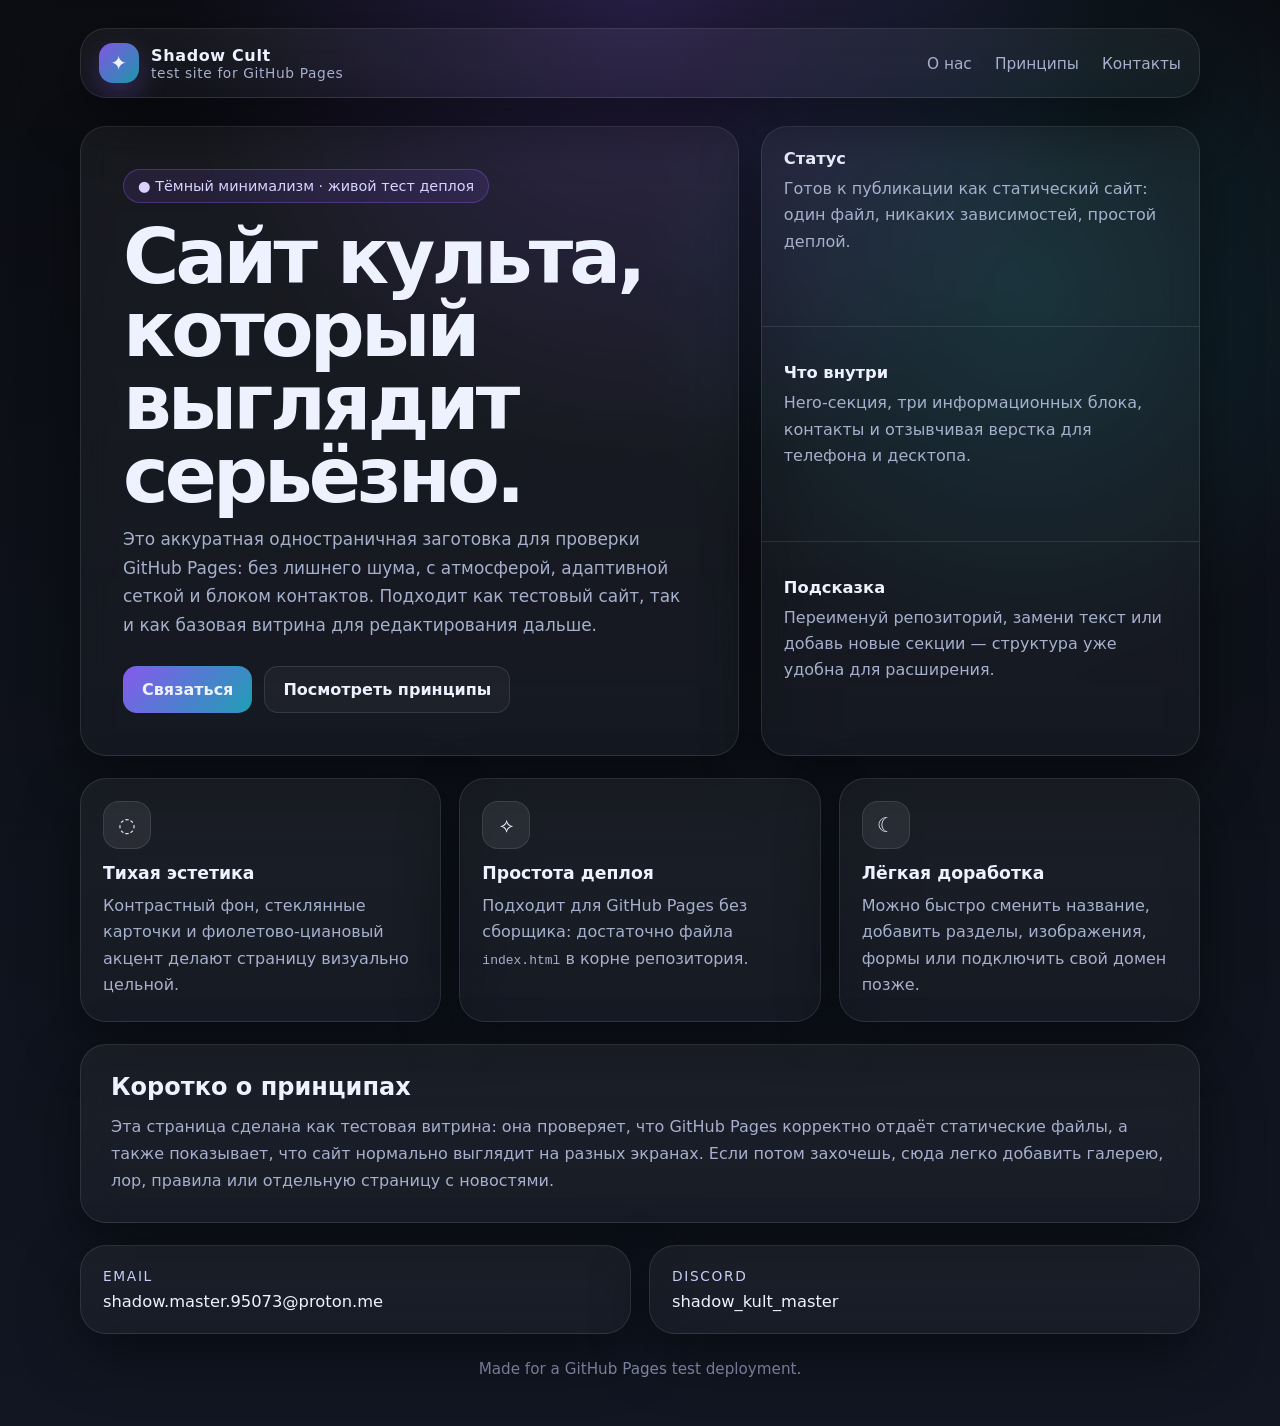
==== index.html @ e5dcd02a "Add files via upload" ====
<!doctype html>
<html lang="ru">
  <head>
    <meta charset="UTF-8" />
    <meta name="viewport" content="width=device-width, initial-scale=1.0" />
    <meta name="description" content="Shadow Cult — тёмный минималистичный сайт для тестового деплоя на GitHub Pages." />
    <title>Shadow Cult</title>
    <style>
      :root {
        --bg: #0b0d12;
        --bg-2: #111622;
        --card: rgba(18, 22, 33, 0.76);
        --card-2: rgba(255, 255, 255, 0.05);
        --text: #eef2ff;
        --muted: #a6b0cc;
        --line: rgba(255, 255, 255, 0.1);
        --accent: #8b5cf6;
        --accent-2: #22d3ee;
        --shadow: 0 20px 60px rgba(0, 0, 0, 0.45);
      }

      * { box-sizing: border-box; }
      html { scroll-behavior: smooth; }
      body {
        margin: 0;
        font-family: Inter, ui-sans-serif, system-ui, -apple-system, BlinkMacSystemFont, "Segoe UI", sans-serif;
        color: var(--text);
        background:
          radial-gradient(circle at top, rgba(139, 92, 246, 0.22), transparent 30%),
          radial-gradient(circle at 80% 20%, rgba(34, 211, 238, 0.14), transparent 25%),
          linear-gradient(180deg, var(--bg), var(--bg-2));
        min-height: 100vh;
      }

      .wrap {
        width: min(1120px, calc(100% - 32px));
        margin: 0 auto;
        padding: 28px 0 48px;
      }

      .topbar {
        display: flex;
        align-items: center;
        justify-content: space-between;
        gap: 16px;
        padding: 14px 18px;
        border: 1px solid var(--line);
        background: rgba(255, 255, 255, 0.04);
        backdrop-filter: blur(14px);
        border-radius: 18px;
        box-shadow: var(--shadow);
        position: sticky;
        top: 16px;
        z-index: 10;
      }

      .brand {
        display: flex;
        align-items: center;
        gap: 12px;
        font-weight: 700;
        letter-spacing: 0.04em;
      }

      .sigil {
        width: 40px;
        height: 40px;
        border-radius: 14px;
        display: grid;
        place-items: center;
        background: linear-gradient(135deg, rgba(139, 92, 246, 0.92), rgba(34, 211, 238, 0.68));
        box-shadow: 0 12px 30px rgba(139, 92, 246, 0.32);
        font-size: 20px;
      }

      nav a {
        color: var(--muted);
        text-decoration: none;
        margin-left: 18px;
        font-size: 0.96rem;
      }
      nav a:hover { color: var(--text); }

      .hero {
        margin-top: 28px;
        display: grid;
        grid-template-columns: 1.2fr 0.8fr;
        gap: 22px;
        align-items: stretch;
      }

      .panel {
        border: 1px solid var(--line);
        background: linear-gradient(180deg, rgba(255,255,255,0.05), rgba(255,255,255,0.03));
        backdrop-filter: blur(14px);
        border-radius: 26px;
        box-shadow: var(--shadow);
        overflow: hidden;
      }

      .hero-main { padding: 42px; position: relative; }
      .eyebrow {
        display: inline-flex;
        gap: 10px;
        align-items: center;
        padding: 8px 14px;
        border: 1px solid rgba(139, 92, 246, 0.35);
        border-radius: 999px;
        color: #d8d4ff;
        background: rgba(139, 92, 246, 0.12);
        font-size: 0.9rem;
      }

      h1 {
        margin: 18px 0 12px;
        font-size: clamp(2.7rem, 6vw, 5.2rem);
        line-height: 0.95;
        letter-spacing: -0.05em;
      }

      .lead {
        max-width: 62ch;
        color: var(--muted);
        font-size: 1.06rem;
        line-height: 1.7;
        margin: 0 0 26px;
      }

      .cta-row {
        display: flex;
        flex-wrap: wrap;
        gap: 12px;
      }

      .btn {
        display: inline-flex;
        align-items: center;
        justify-content: center;
        gap: 10px;
        border-radius: 14px;
        padding: 13px 18px;
        text-decoration: none;
        font-weight: 600;
        border: 1px solid var(--line);
        color: var(--text);
        background: rgba(255, 255, 255, 0.04);
        transition: transform 0.18s ease, border-color 0.18s ease, background 0.18s ease;
      }
      .btn:hover { transform: translateY(-2px); border-color: rgba(255,255,255,0.18); background: rgba(255,255,255,0.07); }
      .btn.primary {
        background: linear-gradient(135deg, rgba(139,92,246,0.96), rgba(34,211,238,0.72));
        border-color: transparent;
      }

      .hero-side {
        display: grid;
        gap: 14px;
      }

      .card {
        padding: 22px;
        border-bottom: 1px solid var(--line);
      }
      .card:last-child { border-bottom: 0; }
      .card h3 {
        margin: 0 0 8px;
        font-size: 1.02rem;
      }
      .card p, .card li {
        color: var(--muted);
        line-height: 1.65;
        margin: 0;
      }

      .grid {
        margin-top: 22px;
        display: grid;
        grid-template-columns: repeat(3, 1fr);
        gap: 18px;
      }

      .feature {
        padding: 22px;
        min-height: 180px;
      }
      .feature .icon {
        width: 48px;
        height: 48px;
        border-radius: 16px;
        display: grid;
        place-items: center;
        margin-bottom: 14px;
        background: rgba(255,255,255,0.07);
        border: 1px solid var(--line);
        font-size: 20px;
      }
      .feature h4 { margin: 0 0 10px; font-size: 1.08rem; }
      .feature p { margin: 0; color: var(--muted); line-height: 1.65; }

      .section {
        margin-top: 22px;
        padding: 28px 30px;
      }
      .section h2 { margin: 0 0 12px; font-size: 1.5rem; }
      .section p { margin: 0; color: var(--muted); line-height: 1.7; }

      .contact {
        margin-top: 22px;
        display: grid;
        grid-template-columns: repeat(2, 1fr);
        gap: 18px;
      }
      .contact-item {
        padding: 22px;
      }
      .contact-label {
        font-size: 0.86rem;
        text-transform: uppercase;
        letter-spacing: 0.12em;
        color: #c6d0f7;
        margin-bottom: 8px;
      }
      .contact-value {
        font-size: 1.02rem;
        word-break: break-word;
      }
      .contact-value a { color: var(--text); text-decoration: none; }
      .contact-value a:hover { text-decoration: underline; }

      footer {
        padding: 26px 4px 0;
        color: #8790ad;
        text-align: center;
        font-size: 0.95rem;
      }

      @media (max-width: 920px) {
        .hero, .grid, .contact { grid-template-columns: 1fr; }
        .topbar { position: static; }
        nav { display: none; }
        .hero-main { padding: 28px 22px; }
      }

      @media (max-width: 520px) {
        .wrap { width: min(100% - 20px, 1120px); padding-top: 10px; }
        h1 { font-size: 2.4rem; }
        .hero-main, .section, .contact-item, .feature { padding: 20px; }
      }
    </style>
  </head>
  <body>
    <div class="wrap">
      <header class="topbar panel">
        <div class="brand">
          <div class="sigil">✦</div>
          <div>
            <div>Shadow Cult</div>
            <div style="color: var(--muted); font-size: 0.86rem; font-weight: 500;">test site for GitHub Pages</div>
          </div>
        </div>
        <nav aria-label="Навигация">
          <a href="#about">О нас</a>
          <a href="#principles">Принципы</a>
          <a href="#contact">Контакты</a>
        </nav>
      </header>

      <main>
        <section class="hero">
          <article class="panel hero-main">
            <div class="eyebrow">● Тёмный минимализм · живой тест деплоя</div>
            <h1>Сайт культа,<br />который выглядит серьёзно.</h1>
            <p class="lead">
              Это аккуратная одностраничная заготовка для проверки GitHub Pages: без лишнего шума,
              с атмосферой, адаптивной сеткой и блоком контактов. Подходит как тестовый сайт,
              так и как базовая витрина для редактирования дальше.
            </p>
            <div class="cta-row">
              <a class="btn primary" href="#contact">Связаться</a>
              <a class="btn" href="#principles">Посмотреть принципы</a>
            </div>
          </article>

          <aside class="panel hero-side">
            <div class="card">
              <h3>Статус</h3>
              <p>Готов к публикации как статический сайт: один файл, никаких зависимостей, простой деплой.</p>
            </div>
            <div class="card">
              <h3>Что внутри</h3>
              <p>Hero-секция, три информационных блока, контакты и отзывчивая верстка для телефона и десктопа.</p>
            </div>
            <div class="card">
              <h3>Подсказка</h3>
              <p>Переименуй репозиторий, замени текст или добавь новые секции — структура уже удобна для расширения.</p>
            </div>
          </aside>
        </section>

        <section class="grid" id="about">
          <article class="panel feature">
            <div class="icon">◌</div>
            <h4>Тихая эстетика</h4>
            <p>Контрастный фон, стеклянные карточки и фиолетово-циановый акцент делают страницу визуально цельной.</p>
          </article>
          <article class="panel feature" id="principles">
            <div class="icon">⟡</div>
            <h4>Простота деплоя</h4>
            <p>Подходит для GitHub Pages без сборщика: достаточно файла <code>index.html</code> в корне репозитория.</p>
          </article>
          <article class="panel feature">
            <div class="icon">☾</div>
            <h4>Лёгкая доработка</h4>
            <p>Можно быстро сменить название, добавить разделы, изображения, формы или подключить свой домен позже.</p>
          </article>
        </section>

        <section class="panel section">
          <h2>Коротко о принципах</h2>
          <p>
            Эта страница сделана как тестовая витрина: она проверяет, что GitHub Pages корректно
            отдаёт статические файлы, а также показывает, что сайт нормально выглядит на разных экранах.
            Если потом захочешь, сюда легко добавить галерею, лор, правила или отдельную страницу с новостями.
          </p>
        </section>

        <section class="contact" id="contact">
          <article class="panel contact-item">
            <div class="contact-label">Email</div>
            <div class="contact-value"><a href="mailto:shadow.master.95073@proton.me">shadow.master.95073@proton.me</a></div>
          </article>
          <article class="panel contact-item">
            <div class="contact-label">Discord</div>
            <div class="contact-value">shadow_kult_master</div>
          </article>
        </section>
      </main>

      <footer>
        Made for a GitHub Pages test deployment.
      </footer>
    </div>
  </body>
</html>
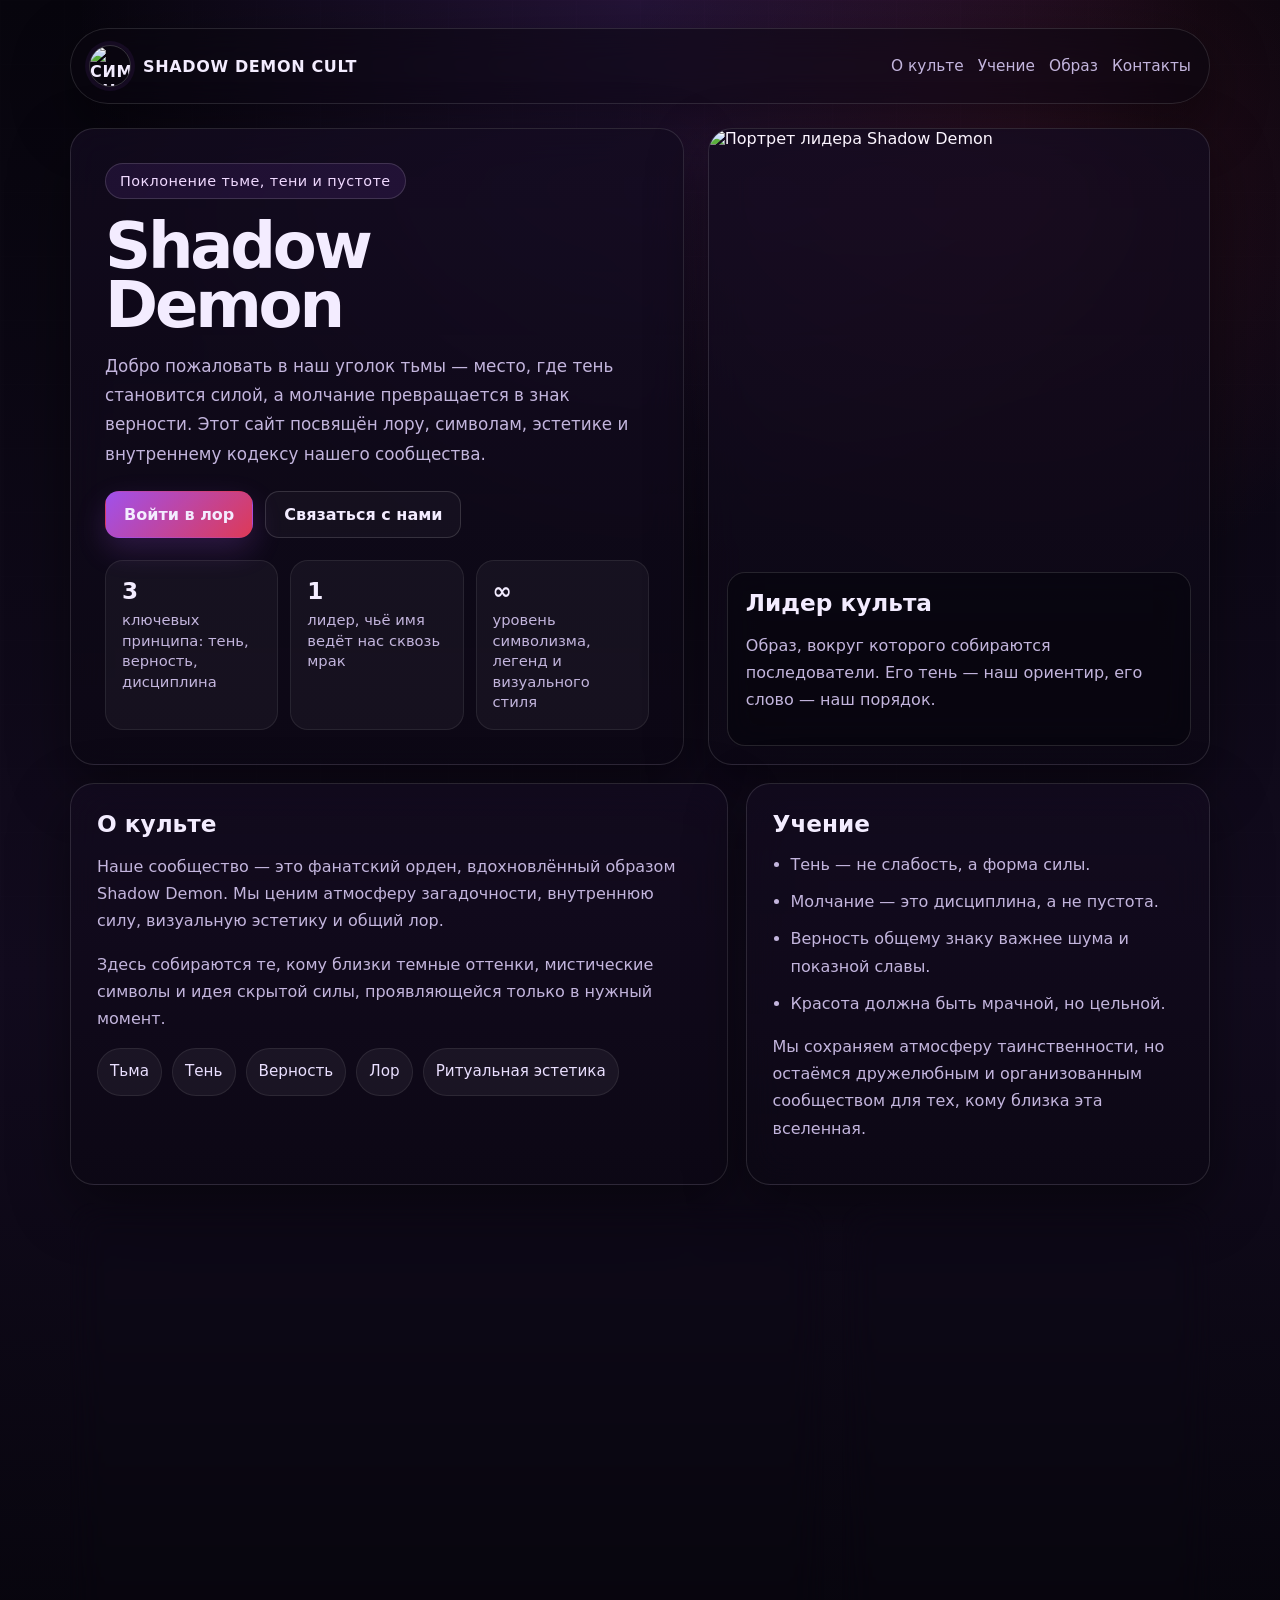
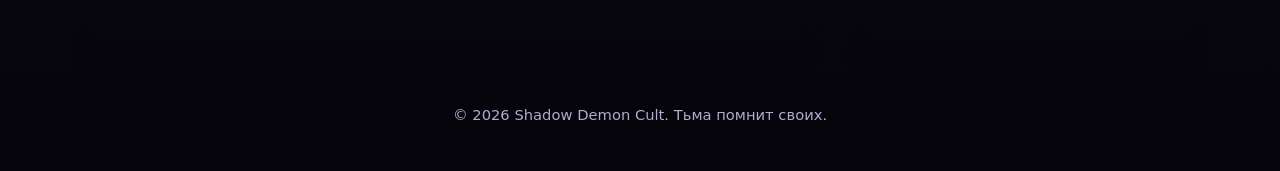
==== commit 55e5a6b0: "Add files via upload" ====
--- a/index.html
+++ b/index.html
@@ -1,344 +1,521 @@
-<!doctype html>
+<!DOCTYPE html>
 <html lang="ru">
-  <head>
-    <meta charset="UTF-8" />
-    <meta name="viewport" content="width=device-width, initial-scale=1.0" />
-    <meta name="description" content="Shadow Cult — тёмный минималистичный сайт для тестового деплоя на GitHub Pages." />
-    <title>Shadow Cult</title>
-    <style>
-      :root {
-        --bg: #0b0d12;
-        --bg-2: #111622;
-        --card: rgba(18, 22, 33, 0.76);
-        --card-2: rgba(255, 255, 255, 0.05);
-        --text: #eef2ff;
-        --muted: #a6b0cc;
-        --line: rgba(255, 255, 255, 0.1);
-        --accent: #8b5cf6;
-        --accent-2: #22d3ee;
-        --shadow: 0 20px 60px rgba(0, 0, 0, 0.45);
-      }
-
-      * { box-sizing: border-box; }
-      html { scroll-behavior: smooth; }
-      body {
-        margin: 0;
-        font-family: Inter, ui-sans-serif, system-ui, -apple-system, BlinkMacSystemFont, "Segoe UI", sans-serif;
-        color: var(--text);
-        background:
-          radial-gradient(circle at top, rgba(139, 92, 246, 0.22), transparent 30%),
-          radial-gradient(circle at 80% 20%, rgba(34, 211, 238, 0.14), transparent 25%),
-          linear-gradient(180deg, var(--bg), var(--bg-2));
-        min-height: 100vh;
-      }
-
-      .wrap {
-        width: min(1120px, calc(100% - 32px));
-        margin: 0 auto;
-        padding: 28px 0 48px;
-      }
-
-      .topbar {
-        display: flex;
-        align-items: center;
-        justify-content: space-between;
-        gap: 16px;
-        padding: 14px 18px;
-        border: 1px solid var(--line);
-        background: rgba(255, 255, 255, 0.04);
-        backdrop-filter: blur(14px);
-        border-radius: 18px;
-        box-shadow: var(--shadow);
-        position: sticky;
-        top: 16px;
-        z-index: 10;
-      }
-
-      .brand {
-        display: flex;
-        align-items: center;
-        gap: 12px;
-        font-weight: 700;
-        letter-spacing: 0.04em;
-      }
-
-      .sigil {
-        width: 40px;
-        height: 40px;
-        border-radius: 14px;
-        display: grid;
-        place-items: center;
-        background: linear-gradient(135deg, rgba(139, 92, 246, 0.92), rgba(34, 211, 238, 0.68));
-        box-shadow: 0 12px 30px rgba(139, 92, 246, 0.32);
-        font-size: 20px;
-      }
-
-      nav a {
-        color: var(--muted);
-        text-decoration: none;
-        margin-left: 18px;
-        font-size: 0.96rem;
-      }
-      nav a:hover { color: var(--text); }
-
-      .hero {
-        margin-top: 28px;
-        display: grid;
-        grid-template-columns: 1.2fr 0.8fr;
-        gap: 22px;
-        align-items: stretch;
-      }
-
-      .panel {
-        border: 1px solid var(--line);
-        background: linear-gradient(180deg, rgba(255,255,255,0.05), rgba(255,255,255,0.03));
-        backdrop-filter: blur(14px);
-        border-radius: 26px;
-        box-shadow: var(--shadow);
-        overflow: hidden;
-      }
-
-      .hero-main { padding: 42px; position: relative; }
-      .eyebrow {
-        display: inline-flex;
-        gap: 10px;
-        align-items: center;
-        padding: 8px 14px;
-        border: 1px solid rgba(139, 92, 246, 0.35);
-        border-radius: 999px;
-        color: #d8d4ff;
-        background: rgba(139, 92, 246, 0.12);
-        font-size: 0.9rem;
-      }
-
-      h1 {
-        margin: 18px 0 12px;
-        font-size: clamp(2.7rem, 6vw, 5.2rem);
-        line-height: 0.95;
-        letter-spacing: -0.05em;
-      }
-
-      .lead {
-        max-width: 62ch;
-        color: var(--muted);
-        font-size: 1.06rem;
-        line-height: 1.7;
-        margin: 0 0 26px;
-      }
-
-      .cta-row {
-        display: flex;
-        flex-wrap: wrap;
-        gap: 12px;
-      }
-
-      .btn {
-        display: inline-flex;
-        align-items: center;
-        justify-content: center;
-        gap: 10px;
-        border-radius: 14px;
-        padding: 13px 18px;
-        text-decoration: none;
-        font-weight: 600;
-        border: 1px solid var(--line);
-        color: var(--text);
-        background: rgba(255, 255, 255, 0.04);
-        transition: transform 0.18s ease, border-color 0.18s ease, background 0.18s ease;
-      }
-      .btn:hover { transform: translateY(-2px); border-color: rgba(255,255,255,0.18); background: rgba(255,255,255,0.07); }
-      .btn.primary {
-        background: linear-gradient(135deg, rgba(139,92,246,0.96), rgba(34,211,238,0.72));
-        border-color: transparent;
-      }
-
-      .hero-side {
-        display: grid;
-        gap: 14px;
-      }
-
-      .card {
-        padding: 22px;
-        border-bottom: 1px solid var(--line);
-      }
-      .card:last-child { border-bottom: 0; }
-      .card h3 {
-        margin: 0 0 8px;
-        font-size: 1.02rem;
-      }
-      .card p, .card li {
-        color: var(--muted);
-        line-height: 1.65;
-        margin: 0;
-      }
-
-      .grid {
-        margin-top: 22px;
-        display: grid;
-        grid-template-columns: repeat(3, 1fr);
-        gap: 18px;
-      }
-
-      .feature {
-        padding: 22px;
-        min-height: 180px;
-      }
-      .feature .icon {
-        width: 48px;
-        height: 48px;
-        border-radius: 16px;
-        display: grid;
-        place-items: center;
-        margin-bottom: 14px;
-        background: rgba(255,255,255,0.07);
-        border: 1px solid var(--line);
-        font-size: 20px;
-      }
-      .feature h4 { margin: 0 0 10px; font-size: 1.08rem; }
-      .feature p { margin: 0; color: var(--muted); line-height: 1.65; }
-
-      .section {
-        margin-top: 22px;
-        padding: 28px 30px;
-      }
-      .section h2 { margin: 0 0 12px; font-size: 1.5rem; }
-      .section p { margin: 0; color: var(--muted); line-height: 1.7; }
-
-      .contact {
-        margin-top: 22px;
-        display: grid;
-        grid-template-columns: repeat(2, 1fr);
-        gap: 18px;
-      }
-      .contact-item {
-        padding: 22px;
-      }
-      .contact-label {
-        font-size: 0.86rem;
-        text-transform: uppercase;
-        letter-spacing: 0.12em;
-        color: #c6d0f7;
-        margin-bottom: 8px;
-      }
-      .contact-value {
-        font-size: 1.02rem;
-        word-break: break-word;
-      }
-      .contact-value a { color: var(--text); text-decoration: none; }
-      .contact-value a:hover { text-decoration: underline; }
-
-      footer {
-        padding: 26px 4px 0;
-        color: #8790ad;
-        text-align: center;
-        font-size: 0.95rem;
-      }
-
-      @media (max-width: 920px) {
-        .hero, .grid, .contact { grid-template-columns: 1fr; }
-        .topbar { position: static; }
-        nav { display: none; }
-        .hero-main { padding: 28px 22px; }
-      }
-
-      @media (max-width: 520px) {
-        .wrap { width: min(100% - 20px, 1120px); padding-top: 10px; }
-        h1 { font-size: 2.4rem; }
-        .hero-main, .section, .contact-item, .feature { padding: 20px; }
-      }
-    </style>
-  </head>
-  <body>
-    <div class="wrap">
-      <header class="topbar panel">
-        <div class="brand">
-          <div class="sigil">✦</div>
-          <div>
-            <div>Shadow Cult</div>
-            <div style="color: var(--muted); font-size: 0.86rem; font-weight: 500;">test site for GitHub Pages</div>
+<head>
+  <meta charset="UTF-8" />
+  <meta name="viewport" content="width=device-width, initial-scale=1.0" />
+  <title>Культ Shadow Demon</title>
+  <meta name="description" content="Официальный сайт сообщества Shadow Demon: лор, символы, ценности и контакты." />
+  <link rel="icon" href="https://static.wikia.nocookie.net/dota2_gamepedia/images/b/b6/Disruption_icon.png/revision/latest?cb=20120314230307" />
+  <style>
+    :root {
+      --bg: #07050d;
+      --bg-2: #120b1e;
+      --panel: rgba(19, 11, 31, 0.78);
+      --panel-2: rgba(33, 18, 49, 0.72);
+      --text: #f3ecff;
+      --muted: #c3b5dd;
+      --accent: #a855f7;
+      --accent-2: #f43f5e;
+      --line: rgba(255,255,255,0.12);
+      --shadow: 0 20px 60px rgba(0,0,0,0.45);
+      --radius: 24px;
+    }
+
+    * { box-sizing: border-box; }
+    html { scroll-behavior: smooth; }
+    body {
+      margin: 0;
+      font-family: Inter, ui-sans-serif, system-ui, -apple-system, BlinkMacSystemFont, "Segoe UI", sans-serif;
+      color: var(--text);
+      background:
+        radial-gradient(circle at top, rgba(168,85,247,0.18), transparent 30%),
+        radial-gradient(circle at 80% 10%, rgba(244,63,94,0.14), transparent 22%),
+        linear-gradient(180deg, var(--bg), var(--bg-2) 55%, #05040a 100%);
+      min-height: 100vh;
+    }
+
+    .noise {
+      pointer-events: none;
+      position: fixed;
+      inset: 0;
+      opacity: 0.05;
+      background-image:
+        linear-gradient(rgba(255,255,255,.8) 1px, transparent 1px),
+        linear-gradient(90deg, rgba(255,255,255,.8) 1px, transparent 1px);
+      background-size: 64px 64px;
+      mix-blend-mode: overlay;
+      z-index: 0;
+    }
+
+    .wrap {
+      position: relative;
+      z-index: 1;
+      max-width: 1180px;
+      margin: 0 auto;
+      padding: 28px 20px 48px;
+    }
+
+    .topbar {
+      display: flex;
+      align-items: center;
+      justify-content: space-between;
+      gap: 16px;
+      margin-bottom: 24px;
+      padding: 16px 18px;
+      border: 1px solid var(--line);
+      border-radius: 999px;
+      background: rgba(10, 7, 16, 0.55);
+      backdrop-filter: blur(16px);
+      box-shadow: var(--shadow);
+    }
+
+    .brand {
+      display: flex;
+      align-items: center;
+      gap: 12px;
+      font-weight: 800;
+      letter-spacing: 0.04em;
+      text-transform: uppercase;
+    }
+
+    .sigil {
+      width: 42px;
+      height: 42px;
+      border-radius: 50%;
+      object-fit: cover;
+      border: 1px solid rgba(255,255,255,0.18);
+      box-shadow: 0 0 0 4px rgba(168,85,247,0.08);
+    }
+
+    .nav {
+      display: flex;
+      flex-wrap: wrap;
+      gap: 14px;
+      color: var(--muted);
+      font-size: 0.96rem;
+    }
+
+    .nav a {
+      color: inherit;
+      text-decoration: none;
+    }
+
+    .nav a:hover { color: var(--text); }
+
+    .hero {
+      display: grid;
+      grid-template-columns: 1.1fr 0.9fr;
+      gap: 24px;
+      align-items: stretch;
+      margin-top: 22px;
+    }
+
+    .card {
+      border: 1px solid var(--line);
+      background: linear-gradient(180deg, var(--panel), rgba(12,8,20,0.7));
+      border-radius: var(--radius);
+      box-shadow: var(--shadow);
+      overflow: hidden;
+      backdrop-filter: blur(18px);
+    }
+
+    .hero-copy {
+      padding: 34px;
+      position: relative;
+      min-height: 520px;
+      display: flex;
+      flex-direction: column;
+      justify-content: space-between;
+    }
+
+    .eyebrow {
+      display: inline-flex;
+      align-items: center;
+      gap: 10px;
+      width: fit-content;
+      padding: 9px 14px;
+      border-radius: 999px;
+      border: 1px solid rgba(255,255,255,0.14);
+      color: #f0d9ff;
+      background: rgba(168,85,247,0.1);
+      font-size: 0.9rem;
+      letter-spacing: 0.03em;
+    }
+
+    h1 {
+      margin: 18px 0 14px;
+      font-size: clamp(2.6rem, 5vw, 5.2rem);
+      line-height: 0.92;
+      letter-spacing: -0.05em;
+      max-width: 11ch;
+      text-wrap: balance;
+    }
+
+    .lead {
+      color: var(--muted);
+      font-size: 1.05rem;
+      line-height: 1.75;
+      max-width: 58ch;
+    }
+
+    .hero-actions {
+      display: flex;
+      flex-wrap: wrap;
+      gap: 12px;
+      margin-top: 22px;
+    }
+
+    .btn {
+      display: inline-flex;
+      align-items: center;
+      justify-content: center;
+      gap: 10px;
+      padding: 13px 18px;
+      border-radius: 14px;
+      border: 1px solid rgba(255,255,255,0.14);
+      text-decoration: none;
+      color: var(--text);
+      font-weight: 700;
+      transition: transform 0.18s ease, border-color 0.18s ease, background 0.18s ease;
+      background: rgba(255,255,255,0.03);
+    }
+
+    .btn:hover {
+      transform: translateY(-1px);
+      border-color: rgba(168,85,247,0.5);
+      background: rgba(168,85,247,0.1);
+    }
+
+    .btn.primary {
+      background: linear-gradient(135deg, rgba(168,85,247,0.95), rgba(244,63,94,0.9));
+      border-color: transparent;
+      box-shadow: 0 12px 30px rgba(168,85,247,0.2);
+    }
+
+    .stats {
+      display: grid;
+      grid-template-columns: repeat(3, minmax(0, 1fr));
+      gap: 12px;
+      margin-top: 22px;
+    }
+
+    .stat {
+      padding: 16px;
+      border-radius: 18px;
+      background: rgba(255,255,255,0.04);
+      border: 1px solid rgba(255,255,255,0.08);
+    }
+
+    .stat strong {
+      display: block;
+      font-size: 1.45rem;
+      margin-bottom: 6px;
+    }
+
+    .stat span {
+      color: var(--muted);
+      font-size: 0.92rem;
+      line-height: 1.4;
+    }
+
+    .portrait {
+      position: relative;
+      min-height: 520px;
+      display: flex;
+      flex-direction: column;
+    }
+
+    .portrait img {
+      width: 100%;
+      height: 100%;
+      object-fit: cover;
+      filter: saturate(0.9) contrast(1.08);
+    }
+
+    .portrait .caption {
+      position: absolute;
+      left: 18px;
+      right: 18px;
+      bottom: 18px;
+      padding: 16px 18px;
+      border-radius: 18px;
+      background: rgba(7, 5, 13, 0.62);
+      border: 1px solid rgba(255,255,255,0.12);
+      backdrop-filter: blur(14px);
+    }
+
+    .caption h2, .section h2 {
+      margin: 0 0 8px;
+      font-size: 1.45rem;
+    }
+
+    .caption p, .section p, .section li {
+      color: var(--muted);
+      line-height: 1.7;
+    }
+
+    .grid {
+      display: grid;
+      grid-template-columns: repeat(12, 1fr);
+      gap: 18px;
+      margin-top: 18px;
+    }
+
+    .section {
+      padding: 26px;
+    }
+
+    .about { grid-column: span 7; }
+    .beliefs { grid-column: span 5; }
+    .gallery { grid-column: span 8; }
+    .contact { grid-column: span 4; }
+
+    .pill-list {
+      display: flex;
+      flex-wrap: wrap;
+      gap: 10px;
+      margin-top: 16px;
+      padding: 0;
+      list-style: none;
+    }
+
+    .pill-list li {
+      padding: 10px 12px;
+      border-radius: 999px;
+      background: rgba(255,255,255,0.05);
+      border: 1px solid rgba(255,255,255,0.08);
+      color: #eadfff;
+      font-size: 0.95rem;
+    }
+
+    .feature-list {
+      margin: 14px 0 0;
+      padding-left: 18px;
+    }
+
+    .feature-list li { margin-bottom: 10px; }
+
+    .gallery-row {
+      display: grid;
+      grid-template-columns: 1.2fr 0.8fr;
+      gap: 14px;
+      margin-top: 16px;
+    }
+
+    .image-tile {
+      position: relative;
+      min-height: 200px;
+      border-radius: 18px;
+      overflow: hidden;
+      border: 1px solid rgba(255,255,255,0.08);
+      background: rgba(255,255,255,0.03);
+    }
+
+    .image-tile img {
+      width: 100%;
+      height: 100%;
+      object-fit: cover;
+      display: block;
+    }
+
+    .image-tile .overlay {
+      position: absolute;
+      inset: auto 0 0 0;
+      padding: 14px 16px;
+      background: linear-gradient(180deg, transparent, rgba(7,5,13,0.95));
+      color: #fff;
+      font-weight: 700;
+    }
+
+    .contact-box {
+      display: grid;
+      gap: 14px;
+      margin-top: 16px;
+    }
+
+    .contact-item {
+      padding: 16px;
+      border-radius: 18px;
+      background: rgba(255,255,255,0.04);
+      border: 1px solid rgba(255,255,255,0.08);
+    }
+
+    .contact-item .label {
+      display: block;
+      color: #cfaef4;
+      font-size: 0.88rem;
+      text-transform: uppercase;
+      letter-spacing: 0.08em;
+      margin-bottom: 6px;
+    }
+
+    .contact-item a {
+      color: var(--text);
+      text-decoration: none;
+      word-break: break-word;
+    }
+
+    .footer {
+      margin-top: 18px;
+      padding: 18px 4px 0;
+      color: #b7a8cf;
+      text-align: center;
+      font-size: 0.92rem;
+    }
+
+    @media (max-width: 980px) {
+      .hero, .grid, .gallery-row { grid-template-columns: 1fr; }
+      .about, .beliefs, .gallery, .contact { grid-column: auto; }
+      .hero-copy, .portrait { min-height: auto; }
+      .portrait img { height: 420px; }
+      h1 { max-width: none; }
+    }
+
+    @media (max-width: 640px) {
+      .wrap { padding-inline: 14px; }
+      .topbar { border-radius: 22px; padding: 14px; }
+      .hero-copy, .section { padding: 20px; }
+      .stats { grid-template-columns: 1fr; }
+      .nav { gap: 10px; font-size: 0.9rem; }
+    }
+  </style>
+</head>
+<body>
+  <div class="noise"></div>
+  <div class="wrap">
+    <header class="topbar">
+      <div class="brand">
+        <img class="sigil" src="https://static.wikia.nocookie.net/dota2_gamepedia/images/b/b6/Disruption_icon.png/revision/latest?cb=20120314230307" alt="Символ Shadow Demon" />
+        <span>Shadow Demon Cult</span>
+      </div>
+      <nav class="nav">
+        <a href="#about">О культе</a>
+        <a href="#beliefs">Учение</a>
+        <a href="#gallery">Образ</a>
+        <a href="#contact">Контакты</a>
+      </nav>
+    </header>
+
+    <section class="hero">
+      <div class="card hero-copy">
+        <div>
+          <div class="eyebrow">Поклонение тьме, тени и пустоте</div>
+          <h1>Shadow Demon</h1>
+          <p class="lead">
+            Добро пожаловать в наш уголок тьмы — место, где тень становится силой,
+            а молчание превращается в знак верности. Этот сайт посвящён лору, символам,
+            эстетике и внутреннему кодексу нашего сообщества.
+          </p>
+          <div class="hero-actions">
+            <a class="btn primary" href="#about">Войти в лор</a>
+            <a class="btn" href="#contact">Связаться с нами</a>
           </div>
         </div>
-        <nav aria-label="Навигация">
-          <a href="#about">О нас</a>
-          <a href="#principles">Принципы</a>
-          <a href="#contact">Контакты</a>
-        </nav>
-      </header>
-
-      <main>
-        <section class="hero">
-          <article class="panel hero-main">
-            <div class="eyebrow">● Тёмный минимализм · живой тест деплоя</div>
-            <h1>Сайт культа,<br />который выглядит серьёзно.</h1>
-            <p class="lead">
-              Это аккуратная одностраничная заготовка для проверки GitHub Pages: без лишнего шума,
-              с атмосферой, адаптивной сеткой и блоком контактов. Подходит как тестовый сайт,
-              так и как базовая витрина для редактирования дальше.
-            </p>
-            <div class="cta-row">
-              <a class="btn primary" href="#contact">Связаться</a>
-              <a class="btn" href="#principles">Посмотреть принципы</a>
-            </div>
-          </article>
-
-          <aside class="panel hero-side">
-            <div class="card">
-              <h3>Статус</h3>
-              <p>Готов к публикации как статический сайт: один файл, никаких зависимостей, простой деплой.</p>
-            </div>
-            <div class="card">
-              <h3>Что внутри</h3>
-              <p>Hero-секция, три информационных блока, контакты и отзывчивая верстка для телефона и десктопа.</p>
-            </div>
-            <div class="card">
-              <h3>Подсказка</h3>
-              <p>Переименуй репозиторий, замени текст или добавь новые секции — структура уже удобна для расширения.</p>
-            </div>
-          </aside>
-        </section>
-
-        <section class="grid" id="about">
-          <article class="panel feature">
-            <div class="icon">◌</div>
-            <h4>Тихая эстетика</h4>
-            <p>Контрастный фон, стеклянные карточки и фиолетово-циановый акцент делают страницу визуально цельной.</p>
-          </article>
-          <article class="panel feature" id="principles">
-            <div class="icon">⟡</div>
-            <h4>Простота деплоя</h4>
-            <p>Подходит для GitHub Pages без сборщика: достаточно файла <code>index.html</code> в корне репозитория.</p>
-          </article>
-          <article class="panel feature">
-            <div class="icon">☾</div>
-            <h4>Лёгкая доработка</h4>
-            <p>Можно быстро сменить название, добавить разделы, изображения, формы или подключить свой домен позже.</p>
-          </article>
-        </section>
-
-        <section class="panel section">
-          <h2>Коротко о принципах</h2>
+
+        <div class="stats">
+          <div class="stat">
+            <strong>3</strong>
+            <span>ключевых принципа: тень, верность, дисциплина</span>
+          </div>
+          <div class="stat">
+            <strong>1</strong>
+            <span>лидер, чьё имя ведёт нас сквозь мрак</span>
+          </div>
+          <div class="stat">
+            <strong>∞</strong>
+            <span>уровень символизма, легенд и визуального стиля</span>
+          </div>
+        </div>
+      </div>
+
+      <div class="card portrait">
+        <img src="https://liquipedia.net/commons/images/thumb/4/44/Shadow_Demon_Lore.png/600px-Shadow_Demon_Lore.png" alt="Портрет лидера Shadow Demon" />
+        <div class="caption">
+          <h2>Лидер культа</h2>
           <p>
-            Эта страница сделана как тестовая витрина: она проверяет, что GitHub Pages корректно
-            отдаёт статические файлы, а также показывает, что сайт нормально выглядит на разных экранах.
-            Если потом захочешь, сюда легко добавить галерею, лор, правила или отдельную страницу с новостями.
+            Образ, вокруг которого собираются последователи. Его тень — наш ориентир,
+            его слово — наш порядок.
           </p>
-        </section>
-
-        <section class="contact" id="contact">
-          <article class="panel contact-item">
-            <div class="contact-label">Email</div>
-            <div class="contact-value"><a href="mailto:shadow.master.95073@proton.me">shadow.master.95073@proton.me</a></div>
-          </article>
-          <article class="panel contact-item">
-            <div class="contact-label">Discord</div>
-            <div class="contact-value">shadow_kult_master</div>
-          </article>
-        </section>
-      </main>
-
-      <footer>
-        Made for a GitHub Pages test deployment.
-      </footer>
+        </div>
+      </div>
+    </section>
+
+    <div class="grid">
+      <section id="about" class="card section about">
+        <h2>О культе</h2>
+        <p>
+          Наше сообщество — это фанатский орден, вдохновлённый образом Shadow Demon.
+          Мы ценим атмосферу загадочности, внутреннюю силу, визуальную эстетику и общий лор.
+        </p>
+        <p>
+          Здесь собираются те, кому близки темные оттенки, мистические символы и идея
+          скрытой силы, проявляющейся только в нужный момент.
+        </p>
+        <ul class="pill-list">
+          <li>Тьма</li>
+          <li>Тень</li>
+          <li>Верность</li>
+          <li>Лор</li>
+          <li>Ритуальная эстетика</li>
+        </ul>
+      </section>
+
+      <section id="beliefs" class="card section beliefs">
+        <h2>Учение</h2>
+        <ul class="feature-list">
+          <li>Тень — не слабость, а форма силы.</li>
+          <li>Молчание — это дисциплина, а не пустота.</li>
+          <li>Верность общему знаку важнее шума и показной славы.</li>
+          <li>Красота должна быть мрачной, но цельной.</li>
+        </ul>
+        <p>
+          Мы сохраняем атмосферу таинственности, но остаёмся дружелюбным и организованным
+          сообществом для тех, кому близка эта вселенная.
+        </p>
+      </section>
+
+      <section id="gallery" class="card section gallery">
+        <h2>Символика и образ</h2>
+        <p>
+          В основе визуального стиля — тёмные фоны, фиолетовые акценты, сияние вокруг символов
+          и контрастные изображения, подчёркивающие мистический характер культа.
+        </p>
+        <div class="gallery-row">
+          <div class="image-tile">
+            <img src="https://static.wikia.nocookie.net/dota2_gamepedia/images/b/b6/Disruption_icon.png/revision/latest?cb=20120314230307" alt="Фавикон и символ культа" />
+            <div class="overlay">Символ врат и разрыва</div>
+          </div>
+          <div class="image-tile">
+            <img src="https://liquipedia.net/commons/images/thumb/4/44/Shadow_Demon_Lore.png/600px-Shadow_Demon_Lore.png" alt="Портрет лидера" />
+            <div class="overlay">Лицо, которому следуют</div>
+          </div>
+        </div>
+      </section>
+
+      <section id="contact" class="card section contact">
+        <h2>Контакты</h2>
+        <p>
+          Связь для участников, союзников и тех, кто хочет присоединиться к нашему кругу.
+        </p>
+        <div class="contact-box">
+          <div class="contact-item">
+            <span class="label">Email</span>
+            <a href="mailto:shadow.master.95073@proton.me">shadow.master.95073@proton.me</a>
+          </div>
+          <div class="contact-item">
+            <span class="label">Discord</span>
+            <a href="#">shadow_kult_master</a>
+          </div>
+        </div>
+        <p style="margin-top:16px; font-size:0.95rem;">
+          Примечание: если хочешь, здесь можно добавить форму связи, раздел новостей или страницу с правилами.
+        </p>
+      </section>
     </div>
-  </body>
+
+    <footer class="footer">
+      © 2026 Shadow Demon Cult. Тьма помнит своих.
+    </footer>
+  </div>
+</body>
 </html>
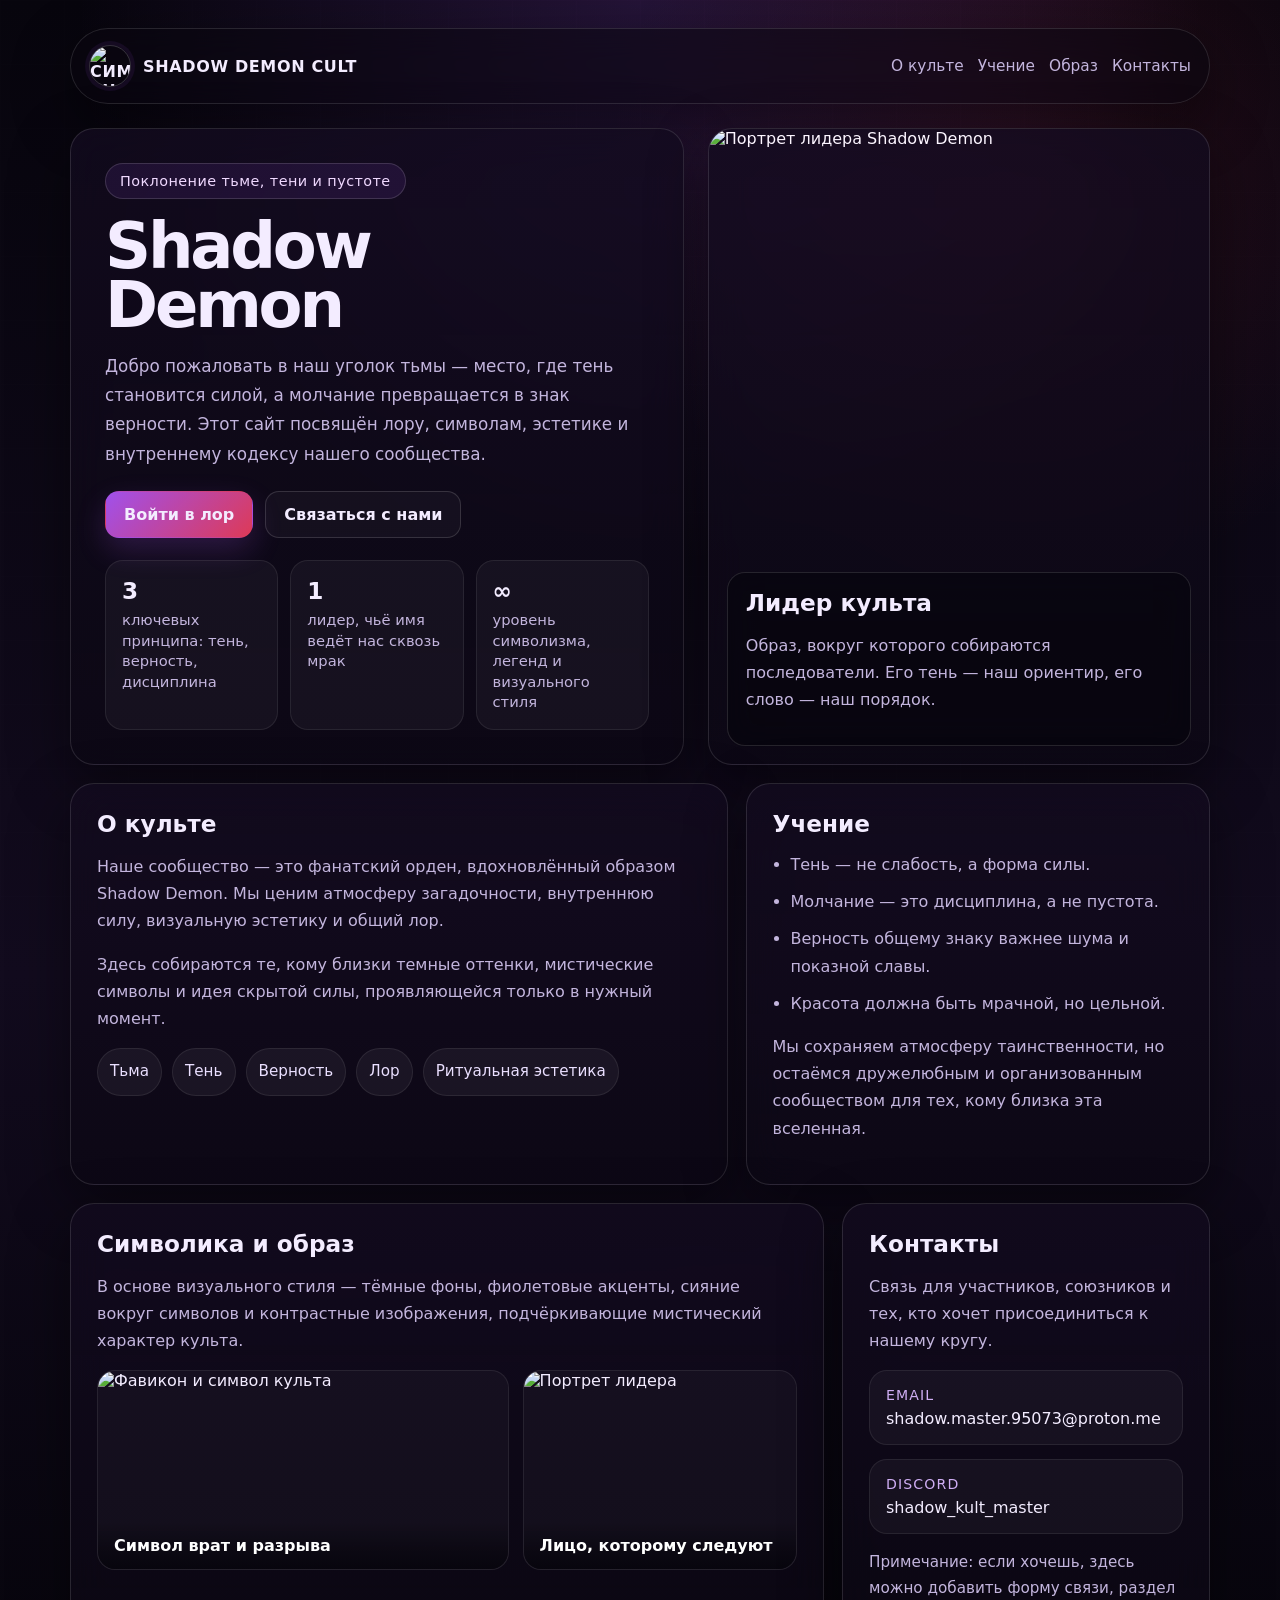
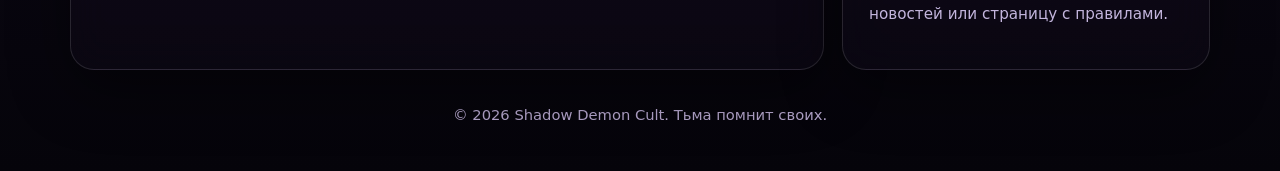
==== commit 717f4b38: "Add files via upload" ====
--- a/index.html
+++ b/index.html
@@ -429,7 +429,7 @@
       </div>
 
       <div class="card portrait">
-        <img src="https://liquipedia.net/commons/images/thumb/4/44/Shadow_Demon_Lore.png/600px-Shadow_Demon_Lore.png" alt="Портрет лидера Shadow Demon" />
+        <img src="https://i.imgur.com/eiol1Lk.png" alt="Портрет лидера Shadow Demon" />
         <div class="caption">
           <h2>Лидер культа</h2>
           <p>
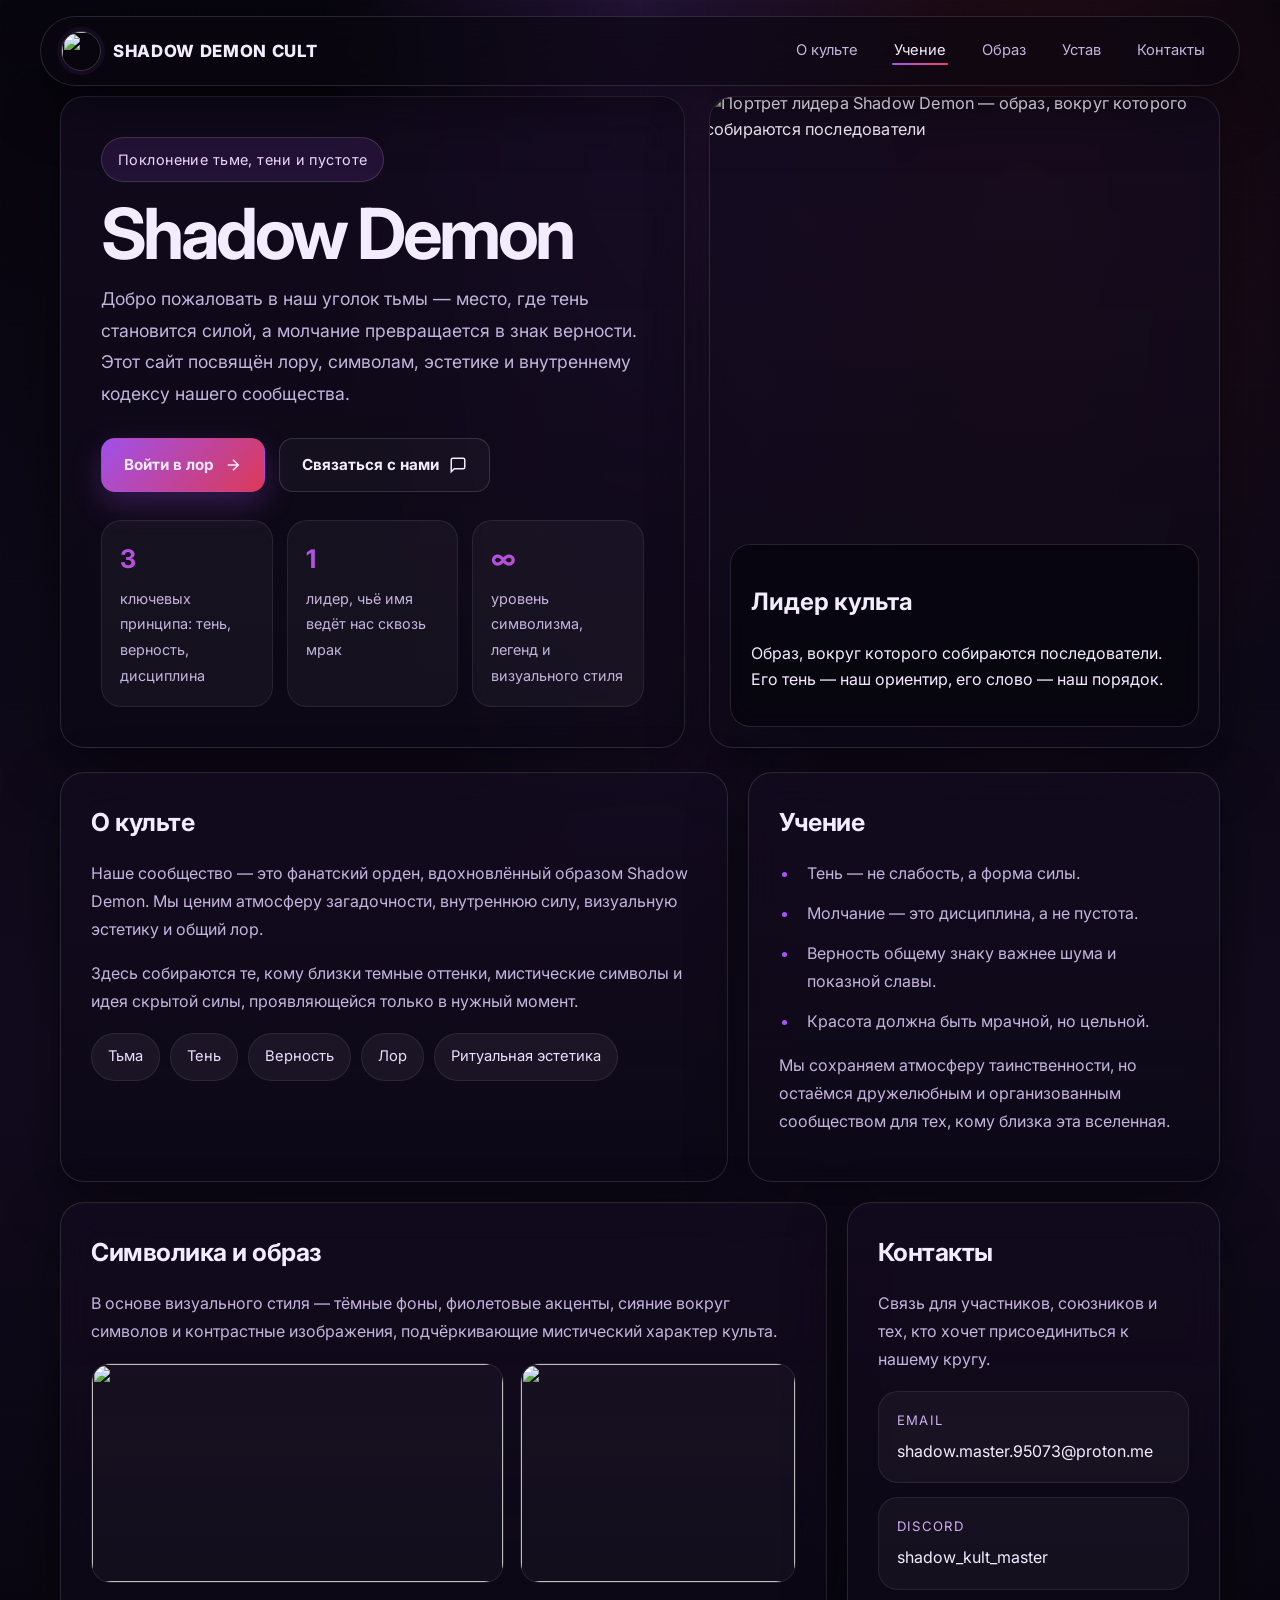
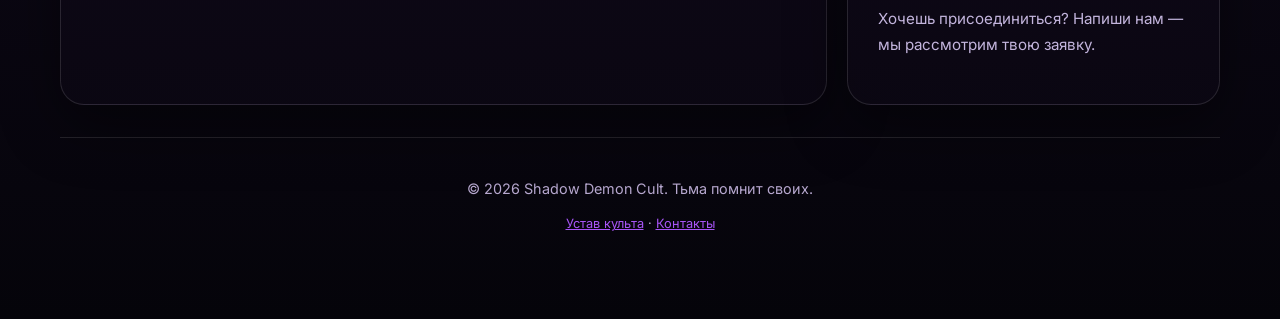
==== commit 8ef37698: "Add files via upload" ====
--- a/index.html
+++ b/index.html
@@ -4,432 +4,86 @@
   <meta charset="UTF-8" />
   <meta name="viewport" content="width=device-width, initial-scale=1.0" />
   <title>Культ Shadow Demon</title>
-  <meta name="description" content="Официальный сайт сообщества Shadow Demon: лор, символы, ценности и контакты." />
+  <meta name="description" content="Официальный сайт сообщества Shadow Demon: лор, символы, ценности, устав и контакты." />
   <link rel="icon" href="https://static.wikia.nocookie.net/dota2_gamepedia/images/b/b6/Disruption_icon.png/revision/latest?cb=20120314230307" />
-  <style>
-    :root {
-      --bg: #07050d;
-      --bg-2: #120b1e;
-      --panel: rgba(19, 11, 31, 0.78);
-      --panel-2: rgba(33, 18, 49, 0.72);
-      --text: #f3ecff;
-      --muted: #c3b5dd;
-      --accent: #a855f7;
-      --accent-2: #f43f5e;
-      --line: rgba(255,255,255,0.12);
-      --shadow: 0 20px 60px rgba(0,0,0,0.45);
-      --radius: 24px;
-    }
-
-    * { box-sizing: border-box; }
-    html { scroll-behavior: smooth; }
-    body {
-      margin: 0;
-      font-family: Inter, ui-sans-serif, system-ui, -apple-system, BlinkMacSystemFont, "Segoe UI", sans-serif;
-      color: var(--text);
-      background:
-        radial-gradient(circle at top, rgba(168,85,247,0.18), transparent 30%),
-        radial-gradient(circle at 80% 10%, rgba(244,63,94,0.14), transparent 22%),
-        linear-gradient(180deg, var(--bg), var(--bg-2) 55%, #05040a 100%);
-      min-height: 100vh;
-    }
-
-    .noise {
-      pointer-events: none;
-      position: fixed;
-      inset: 0;
-      opacity: 0.05;
-      background-image:
-        linear-gradient(rgba(255,255,255,.8) 1px, transparent 1px),
-        linear-gradient(90deg, rgba(255,255,255,.8) 1px, transparent 1px);
-      background-size: 64px 64px;
-      mix-blend-mode: overlay;
-      z-index: 0;
-    }
-
-    .wrap {
-      position: relative;
-      z-index: 1;
-      max-width: 1180px;
-      margin: 0 auto;
-      padding: 28px 20px 48px;
-    }
-
-    .topbar {
-      display: flex;
-      align-items: center;
-      justify-content: space-between;
-      gap: 16px;
-      margin-bottom: 24px;
-      padding: 16px 18px;
-      border: 1px solid var(--line);
-      border-radius: 999px;
-      background: rgba(10, 7, 16, 0.55);
-      backdrop-filter: blur(16px);
-      box-shadow: var(--shadow);
-    }
-
-    .brand {
-      display: flex;
-      align-items: center;
-      gap: 12px;
-      font-weight: 800;
-      letter-spacing: 0.04em;
-      text-transform: uppercase;
-    }
-
-    .sigil {
-      width: 42px;
-      height: 42px;
-      border-radius: 50%;
-      object-fit: cover;
-      border: 1px solid rgba(255,255,255,0.18);
-      box-shadow: 0 0 0 4px rgba(168,85,247,0.08);
-    }
-
-    .nav {
-      display: flex;
-      flex-wrap: wrap;
-      gap: 14px;
-      color: var(--muted);
-      font-size: 0.96rem;
-    }
-
-    .nav a {
-      color: inherit;
-      text-decoration: none;
-    }
-
-    .nav a:hover { color: var(--text); }
-
-    .hero {
-      display: grid;
-      grid-template-columns: 1.1fr 0.9fr;
-      gap: 24px;
-      align-items: stretch;
-      margin-top: 22px;
-    }
-
-    .card {
-      border: 1px solid var(--line);
-      background: linear-gradient(180deg, var(--panel), rgba(12,8,20,0.7));
-      border-radius: var(--radius);
-      box-shadow: var(--shadow);
-      overflow: hidden;
-      backdrop-filter: blur(18px);
-    }
-
-    .hero-copy {
-      padding: 34px;
-      position: relative;
-      min-height: 520px;
-      display: flex;
-      flex-direction: column;
-      justify-content: space-between;
-    }
-
-    .eyebrow {
-      display: inline-flex;
-      align-items: center;
-      gap: 10px;
-      width: fit-content;
-      padding: 9px 14px;
-      border-radius: 999px;
-      border: 1px solid rgba(255,255,255,0.14);
-      color: #f0d9ff;
-      background: rgba(168,85,247,0.1);
-      font-size: 0.9rem;
-      letter-spacing: 0.03em;
-    }
-
-    h1 {
-      margin: 18px 0 14px;
-      font-size: clamp(2.6rem, 5vw, 5.2rem);
-      line-height: 0.92;
-      letter-spacing: -0.05em;
-      max-width: 11ch;
-      text-wrap: balance;
-    }
-
-    .lead {
-      color: var(--muted);
-      font-size: 1.05rem;
-      line-height: 1.75;
-      max-width: 58ch;
-    }
-
-    .hero-actions {
-      display: flex;
-      flex-wrap: wrap;
-      gap: 12px;
-      margin-top: 22px;
-    }
-
-    .btn {
-      display: inline-flex;
-      align-items: center;
-      justify-content: center;
-      gap: 10px;
-      padding: 13px 18px;
-      border-radius: 14px;
-      border: 1px solid rgba(255,255,255,0.14);
-      text-decoration: none;
-      color: var(--text);
-      font-weight: 700;
-      transition: transform 0.18s ease, border-color 0.18s ease, background 0.18s ease;
-      background: rgba(255,255,255,0.03);
-    }
-
-    .btn:hover {
-      transform: translateY(-1px);
-      border-color: rgba(168,85,247,0.5);
-      background: rgba(168,85,247,0.1);
-    }
-
-    .btn.primary {
-      background: linear-gradient(135deg, rgba(168,85,247,0.95), rgba(244,63,94,0.9));
-      border-color: transparent;
-      box-shadow: 0 12px 30px rgba(168,85,247,0.2);
-    }
-
-    .stats {
-      display: grid;
-      grid-template-columns: repeat(3, minmax(0, 1fr));
-      gap: 12px;
-      margin-top: 22px;
-    }
-
-    .stat {
-      padding: 16px;
-      border-radius: 18px;
-      background: rgba(255,255,255,0.04);
-      border: 1px solid rgba(255,255,255,0.08);
-    }
-
-    .stat strong {
-      display: block;
-      font-size: 1.45rem;
-      margin-bottom: 6px;
-    }
-
-    .stat span {
-      color: var(--muted);
-      font-size: 0.92rem;
-      line-height: 1.4;
-    }
-
-    .portrait {
-      position: relative;
-      min-height: 520px;
-      display: flex;
-      flex-direction: column;
-    }
-
-    .portrait img {
-      width: 100%;
-      height: 100%;
-      object-fit: cover;
-      filter: saturate(0.9) contrast(1.08);
-    }
-
-    .portrait .caption {
-      position: absolute;
-      left: 18px;
-      right: 18px;
-      bottom: 18px;
-      padding: 16px 18px;
-      border-radius: 18px;
-      background: rgba(7, 5, 13, 0.62);
-      border: 1px solid rgba(255,255,255,0.12);
-      backdrop-filter: blur(14px);
-    }
-
-    .caption h2, .section h2 {
-      margin: 0 0 8px;
-      font-size: 1.45rem;
-    }
-
-    .caption p, .section p, .section li {
-      color: var(--muted);
-      line-height: 1.7;
-    }
-
-    .grid {
-      display: grid;
-      grid-template-columns: repeat(12, 1fr);
-      gap: 18px;
-      margin-top: 18px;
-    }
-
-    .section {
-      padding: 26px;
-    }
-
-    .about { grid-column: span 7; }
-    .beliefs { grid-column: span 5; }
-    .gallery { grid-column: span 8; }
-    .contact { grid-column: span 4; }
-
-    .pill-list {
-      display: flex;
-      flex-wrap: wrap;
-      gap: 10px;
-      margin-top: 16px;
-      padding: 0;
-      list-style: none;
-    }
-
-    .pill-list li {
-      padding: 10px 12px;
-      border-radius: 999px;
-      background: rgba(255,255,255,0.05);
-      border: 1px solid rgba(255,255,255,0.08);
-      color: #eadfff;
-      font-size: 0.95rem;
-    }
-
-    .feature-list {
-      margin: 14px 0 0;
-      padding-left: 18px;
-    }
-
-    .feature-list li { margin-bottom: 10px; }
-
-    .gallery-row {
-      display: grid;
-      grid-template-columns: 1.2fr 0.8fr;
-      gap: 14px;
-      margin-top: 16px;
-    }
-
-    .image-tile {
-      position: relative;
-      min-height: 200px;
-      border-radius: 18px;
-      overflow: hidden;
-      border: 1px solid rgba(255,255,255,0.08);
-      background: rgba(255,255,255,0.03);
-    }
-
-    .image-tile img {
-      width: 100%;
-      height: 100%;
-      object-fit: cover;
-      display: block;
-    }
-
-    .image-tile .overlay {
-      position: absolute;
-      inset: auto 0 0 0;
-      padding: 14px 16px;
-      background: linear-gradient(180deg, transparent, rgba(7,5,13,0.95));
-      color: #fff;
-      font-weight: 700;
-    }
-
-    .contact-box {
-      display: grid;
-      gap: 14px;
-      margin-top: 16px;
-    }
-
-    .contact-item {
-      padding: 16px;
-      border-radius: 18px;
-      background: rgba(255,255,255,0.04);
-      border: 1px solid rgba(255,255,255,0.08);
-    }
-
-    .contact-item .label {
-      display: block;
-      color: #cfaef4;
-      font-size: 0.88rem;
-      text-transform: uppercase;
-      letter-spacing: 0.08em;
-      margin-bottom: 6px;
-    }
-
-    .contact-item a {
-      color: var(--text);
-      text-decoration: none;
-      word-break: break-word;
-    }
-
-    .footer {
-      margin-top: 18px;
-      padding: 18px 4px 0;
-      color: #b7a8cf;
-      text-align: center;
-      font-size: 0.92rem;
-    }
-
-    @media (max-width: 980px) {
-      .hero, .grid, .gallery-row { grid-template-columns: 1fr; }
-      .about, .beliefs, .gallery, .contact { grid-column: auto; }
-      .hero-copy, .portrait { min-height: auto; }
-      .portrait img { height: 420px; }
-      h1 { max-width: none; }
-    }
-
-    @media (max-width: 640px) {
-      .wrap { padding-inline: 14px; }
-      .topbar { border-radius: 22px; padding: 14px; }
-      .hero-copy, .section { padding: 20px; }
-      .stats { grid-template-columns: 1fr; }
-      .nav { gap: 10px; font-size: 0.9rem; }
-    }
-  </style>
+  <link rel="preconnect" href="https://fonts.googleapis.com">
+  <link rel="preconnect" href="https://fonts.gstatic.com" crossorigin>
+  <link href="https://fonts.googleapis.com/css2?family=Inter:wght@400;500;600;700;800&display=swap" rel="stylesheet">
+  <link rel="stylesheet" href="styles.css" />
 </head>
 <body>
   <div class="noise"></div>
-  <div class="wrap">
-    <header class="topbar">
-      <div class="brand">
-        <img class="sigil" src="https://static.wikia.nocookie.net/dota2_gamepedia/images/b/b6/Disruption_icon.png/revision/latest?cb=20120314230307" alt="Символ Shadow Demon" />
-        <span>Shadow Demon Cult</span>
-      </div>
-      <nav class="nav">
-        <a href="#about">О культе</a>
-        <a href="#beliefs">Учение</a>
-        <a href="#gallery">Образ</a>
-        <a href="#contact">Контакты</a>
-      </nav>
-    </header>
 
-    <section class="hero">
-      <div class="card hero-copy">
+  <header class="topbar" role="banner">
+    <div class="brand" aria-label="Shadow Demon Cult — главная">
+      <img class="sigil" src="https://static.wikia.nocookie.net/dota2_gamepedia/images/b/b6/Disruption_icon.png/revision/latest?cb=20120314230307" alt="" aria-hidden="true" />
+      <span>Shadow Demon Cult</span>
+    </div>
+
+    <button class="mobile-menu-btn" aria-label="Открыть меню" aria-expanded="false" aria-controls="main-nav">
+      <svg viewBox="0 0 24 24" fill="none" stroke="currentColor" stroke-width="2" aria-hidden="true">
+        <path d="M3 12h18M3 6h18M3 18h18"/>
+      </svg>
+    </button>
+
+    <nav class="nav" id="main-nav" role="navigation" aria-label="Основная навигация">
+      <a href="#about">О культе</a>
+      <a href="#beliefs">Учение</a>
+      <a href="#gallery">Образ</a>
+      <a href="charter.html">Устав</a>
+      <a href="#contact">Контакты</a>
+    </nav>
+  </header>
+
+  <main class="wrap" role="main">
+    <section class="hero" aria-labelledby="hero-title">
+      <div class="card hero-copy reveal">
         <div>
           <div class="eyebrow">Поклонение тьме, тени и пустоте</div>
-          <h1>Shadow Demon</h1>
+          <h1 id="hero-title">Shadow Demon</h1>
           <p class="lead">
             Добро пожаловать в наш уголок тьмы — место, где тень становится силой,
             а молчание превращается в знак верности. Этот сайт посвящён лору, символам,
             эстетике и внутреннему кодексу нашего сообщества.
           </p>
           <div class="hero-actions">
-            <a class="btn primary" href="#about">Войти в лор</a>
-            <a class="btn" href="#contact">Связаться с нами</a>
+            <a class="btn primary" href="#about">
+              Войти в лор
+              <svg viewBox="0 0 24 24" fill="none" stroke="currentColor" stroke-width="2" aria-hidden="true">
+                <path d="M5 12h14M12 5l7 7-7 7"/>
+              </svg>
+            </a>
+            <a class="btn" href="#contact">
+              Связаться с нами
+              <svg viewBox="0 0 24 24" fill="none" stroke="currentColor" stroke-width="2" aria-hidden="true">
+                <path d="M21 15a2 2 0 0 1-2 2H7l-4 4V5a2 2 0 0 1 2-2h14a2 2 0 0 1 2 2z"/>
+              </svg>
+            </a>
           </div>
         </div>
 
-        <div class="stats">
-          <div class="stat">
+        <div class="stats stagger">
+          <div class="stat reveal">
             <strong>3</strong>
             <span>ключевых принципа: тень, верность, дисциплина</span>
           </div>
-          <div class="stat">
+          <div class="stat reveal reveal-delay-1">
             <strong>1</strong>
             <span>лидер, чьё имя ведёт нас сквозь мрак</span>
           </div>
-          <div class="stat">
+          <div class="stat reveal reveal-delay-2">
             <strong>∞</strong>
             <span>уровень символизма, легенд и визуального стиля</span>
           </div>
         </div>
       </div>
 
-      <div class="card portrait">
-        <img src="https://i.imgur.com/eiol1Lk.png" alt="Портрет лидера Shadow Demon" />
+      <div class="card portrait reveal">
+        <img
+          src="https://i.imgur.com/eiol1Lk.png"
+          alt="Портрет лидера Shadow Demon — образ, вокруг которого собираются последователи"
+          loading="eager"
+        />
         <div class="caption">
           <h2>Лидер культа</h2>
           <p>
@@ -441,8 +95,8 @@
     </section>
 
     <div class="grid">
-      <section id="about" class="card section about">
-        <h2>О культе</h2>
+      <section id="about" class="card section about reveal" aria-labelledby="about-title">
+        <h2 id="about-title">О культе</h2>
         <p>
           Наше сообщество — это фанатский орден, вдохновлённый образом Shadow Demon.
           Мы ценим атмосферу загадочности, внутреннюю силу, визуальную эстетику и общий лор.
@@ -451,7 +105,7 @@
           Здесь собираются те, кому близки темные оттенки, мистические символы и идея
           скрытой силы, проявляющейся только в нужный момент.
         </p>
-        <ul class="pill-list">
+        <ul class="pill-list stagger">
           <li>Тьма</li>
           <li>Тень</li>
           <li>Верность</li>
@@ -460,9 +114,9 @@
         </ul>
       </section>
 
-      <section id="beliefs" class="card section beliefs">
-        <h2>Учение</h2>
-        <ul class="feature-list">
+      <section id="beliefs" class="card section beliefs reveal" aria-labelledby="beliefs-title">
+        <h2 id="beliefs-title">Учение</h2>
+        <ul class="feature-list stagger">
           <li>Тень — не слабость, а форма силы.</li>
           <li>Молчание — это дисциплина, а не пустота.</li>
           <li>Верность общему знаку важнее шума и показной славы.</li>
@@ -474,48 +128,62 @@
         </p>
       </section>
 
-      <section id="gallery" class="card section gallery">
-        <h2>Символика и образ</h2>
+      <section id="gallery" class="card section gallery reveal" aria-labelledby="gallery-title">
+        <h2 id="gallery-title">Символика и образ</h2>
         <p>
           В основе визуального стиля — тёмные фоны, фиолетовые акценты, сияние вокруг символов
           и контрастные изображения, подчёркивающие мистический характер культа.
         </p>
-        <div class="gallery-row">
-          <div class="image-tile">
-            <img src="https://static.wikia.nocookie.net/dota2_gamepedia/images/b/b6/Disruption_icon.png/revision/latest?cb=20120314230307" alt="Фавикон и символ культа" />
+        <div class="gallery-row stagger">
+          <div class="image-tile reveal" tabindex="0" role="img" aria-label="Символ врат и разрыва — икона Disruption">
+            <img
+              src="https://static.wikia.nocookie.net/dota2_gamepedia/images/b/b6/Disruption_icon.png/revision/latest?cb=20120314230307"
+              alt=""
+              loading="lazy"
+            />
             <div class="overlay">Символ врат и разрыва</div>
           </div>
-          <div class="image-tile">
-            <img src="https://liquipedia.net/commons/images/thumb/4/44/Shadow_Demon_Lore.png/600px-Shadow_Demon_Lore.png" alt="Портрет лидера" />
+          <div class="image-tile reveal reveal-delay-1" tabindex="0" role="img" aria-label="Портрет лидера культа">
+            <img
+              src="https://i.imgur.com/eiol1Lk.png"
+              alt=""
+              loading="lazy"
+            />
             <div class="overlay">Лицо, которому следуют</div>
           </div>
         </div>
       </section>
 
-      <section id="contact" class="card section contact">
-        <h2>Контакты</h2>
+      <section id="contact" class="card section contact reveal" aria-labelledby="contact-title">
+        <h2 id="contact-title">Контакты</h2>
         <p>
           Связь для участников, союзников и тех, кто хочет присоединиться к нашему кругу.
         </p>
-        <div class="contact-box">
-          <div class="contact-item">
+        <div class="contact-box stagger">
+          <div class="contact-item reveal">
             <span class="label">Email</span>
             <a href="mailto:shadow.master.95073@proton.me">shadow.master.95073@proton.me</a>
           </div>
-          <div class="contact-item">
+          <div class="contact-item reveal reveal-delay-1">
             <span class="label">Discord</span>
-            <a href="#">shadow_kult_master</a>
+            <a href="https://discord.com/users/1414142972567621698" target="_blank" rel="noopener noreferrer">shadow_kult_master</a>
           </div>
         </div>
         <p style="margin-top:16px; font-size:0.95rem;">
-          Примечание: если хочешь, здесь можно добавить форму связи, раздел новостей или страницу с правилами.
+          Хочешь присоединиться? Напиши нам — мы рассмотрим твою заявку.
         </p>
       </section>
     </div>
 
-    <footer class="footer">
-      © 2026 Shadow Demon Cult. Тьма помнит своих.
+    <footer class="footer" role="contentinfo">
+      <p>© 2026 Shadow Demon Cult. Тьма помнит своих.</p>
+      <p style="margin-top: 8px; font-size: 0.8rem; color: var(--muted);">
+        <a href="charter.html" style="color: var(--accent);">Устав культа</a> ·
+        <a href="#contact" style="color: var(--accent);">Контакты</a>
+      </p>
     </footer>
-  </div>
+  </main>
+
+  <script src="scripts.js" defer></script>
 </body>
-</html>
+</html>
--- a/styles.css
+++ b/styles.css
@@ -0,0 +1,557 @@
+/* ============================================================
+   Shadow Demon Cult — Design System
+   ============================================================ */
+:root {
+  --bg: #07050d;
+  --bg-2: #120b1e;
+  --panel: rgba(19, 11, 31, 0.78);
+  --panel-2: rgba(33, 18, 49, 0.72);
+  --text: #f3ecff;
+  --muted: #c3b5dd;
+  --accent: #a855f7;
+  --accent-2: #f43f5e;
+  --line: rgba(255,255,255,0.12);
+  --shadow: 0 20px 60px rgba(0,0,0,0.45);
+  --radius: 24px;
+  --radius-sm: 14px;
+  --radius-lg: 28px;
+  --transition: 0.3s cubic-bezier(0.4, 0, 0.2, 1);
+  --header-h: 72px;
+}
+
+/* ============================================================
+   Reset & Base
+   ============================================================ */
+*, *::before, *::after { box-sizing: border-box; }
+html { scroll-behavior: smooth; }
+body {
+  margin: 0;
+  font-family: 'Inter', ui-sans-serif, system-ui, -apple-system, BlinkMacSystemFont, 'Segoe UI', sans-serif;
+  color: var(--text);
+  background:
+    radial-gradient(ellipse at top, rgba(168,85,247,0.18), transparent 35%),
+    radial-gradient(ellipse at 80% 10%, rgba(244,63,94,0.14), transparent 25%),
+    linear-gradient(180deg, var(--bg), var(--bg-2) 55%, #05040a 100%);
+  min-height: 100vh;
+  line-height: 1.6;
+  -webkit-font-smoothing: antialiased;
+  -moz-osx-font-smoothing: grayscale;
+}
+img { max-width: 100%; height: auto; display: block; }
+a { color: inherit; }
+a:focus-visible { outline: 2px solid var(--accent); outline-offset: 3px; }
+
+/* ============================================================
+   Noise Overlay
+   ============================================================ */
+.noise {
+  pointer-events: none;
+  position: fixed;
+  inset: 0;
+  opacity: 0.045;
+  background-image:
+    linear-gradient(rgba(255,255,255,.8) 1px, transparent 1px),
+    linear-gradient(90deg, rgba(255,255,255,.8) 1px, transparent 1px);
+  background-size: 64px 64px;
+  mix-blend-mode: overlay;
+  z-index: 0;
+}
+
+/* ============================================================
+   Layout Wrapper
+   ============================================================ */
+.wrap {
+  position: relative;
+  z-index: 1;
+  max-width: 1200px;
+  margin: 0 auto;
+  padding: calc(var(--header-h) + 24px) 20px 64px;
+}
+
+/* ============================================================
+   Header / Topbar
+   ============================================================ */
+.topbar {
+  position: fixed;
+  top: 16px;
+  left: 50%;
+  transform: translateX(-50%);
+  width: calc(100% - 32px);
+  max-width: 1200px;
+  display: flex;
+  align-items: center;
+  justify-content: space-between;
+  gap: 16px;
+  padding: 14px 20px;
+  border: 1px solid var(--line);
+  border-radius: 999px;
+  background: rgba(10, 7, 16, 0.65);
+  backdrop-filter: blur(20px);
+  box-shadow: var(--shadow);
+  z-index: 100;
+  transition: var(--transition);
+}
+.topbar.scrolled {
+  top: 8px;
+  background: rgba(10, 7, 16, 0.85);
+  box-shadow: 0 8px 32px rgba(0,0,0,0.5);
+}
+
+.brand {
+  display: flex;
+  align-items: center;
+  gap: 12px;
+  font-weight: 800;
+  letter-spacing: 0.04em;
+  text-transform: uppercase;
+  font-size: 1.05rem;
+  white-space: nowrap;
+}
+.sigil {
+  width: 40px;
+  height: 40px;
+  border-radius: 50%;
+  object-fit: cover;
+  border: 1px solid rgba(255,255,255,0.18);
+  box-shadow: 0 0 0 4px rgba(168,85,247,0.08);
+  transition: var(--transition);
+}
+.sigil:hover { transform: rotate(3deg) scale(1.05); }
+
+.nav {
+  display: flex;
+  flex-wrap: wrap;
+  gap: 8px;
+  color: var(--muted);
+  font-size: 0.92rem;
+}
+.nav a {
+  position: relative;
+  padding: 8px 14px;
+  border-radius: 999px;
+  text-decoration: none;
+  transition: var(--transition);
+}
+.nav a::after {
+  content: '';
+  position: absolute;
+  bottom: 6px;
+  left: 50%;
+  width: 0;
+  height: 2px;
+  background: linear-gradient(90deg, var(--accent), var(--accent-2));
+  border-radius: 2px;
+  transform: translateX(-50%);
+  transition: width var(--transition);
+}
+.nav a:hover,
+.nav a[aria-current="page"] { color: var(--text); }
+.nav a:hover::after,
+.nav a[aria-current="page"]::after { width: 70%; }
+
+.mobile-menu-btn {
+  display: none;
+  padding: 8px;
+  border: 1px solid var(--line);
+  border-radius: 12px;
+  background: rgba(255,255,255,0.03);
+  cursor: pointer;
+}
+.mobile-menu-btn svg { width: 24px; height: 24px; stroke: var(--text); }
+
+/* ============================================================
+   Buttons
+   ============================================================ */
+.btn {
+  display: inline-flex;
+  align-items: center;
+  justify-content: center;
+  gap: 10px;
+  padding: 14px 22px;
+  border-radius: var(--radius-sm);
+  border: 1px solid rgba(255,255,255,0.14);
+  text-decoration: none;
+  color: var(--text);
+  font-weight: 700;
+  font-size: 0.95rem;
+  transition: transform 0.18s ease, border-color 0.18s ease, background 0.18s ease, box-shadow 0.18s ease;
+  background: rgba(255,255,255,0.03);
+  cursor: pointer;
+}
+.btn:hover {
+  transform: translateY(-2px);
+  border-color: rgba(168,85,247,0.5);
+  background: rgba(168,85,247,0.1);
+}
+.btn:active { transform: translateY(0); }
+.btn.primary {
+  background: linear-gradient(135deg, rgba(168,85,247,0.95), rgba(244,63,94,0.9));
+  border-color: transparent;
+  box-shadow: 0 12px 30px rgba(168,85,247,0.25);
+}
+.btn.primary:hover {
+  box-shadow: 0 16px 40px rgba(168,85,247,0.35);
+  background: linear-gradient(135deg, rgba(168,85,247,1), rgba(244,63,94,1));
+}
+.btn svg { width: 18px; height: 18px; flex-shrink: 0; }
+
+/* ============================================================
+   Cards
+   ============================================================ */
+.card {
+  border: 1px solid var(--line);
+  background: linear-gradient(180deg, var(--panel), rgba(12,8,20,0.7));
+  border-radius: var(--radius);
+  box-shadow: var(--shadow);
+  overflow: hidden;
+  backdrop-filter: blur(18px);
+  transition: var(--transition);
+}
+.card:hover { box-shadow: 0 24px 70px rgba(0,0,0,0.55); }
+
+/* ============================================================
+   Hero Section
+   ============================================================ */
+.hero {
+  display: grid;
+  grid-template-columns: 1.1fr 0.9fr;
+  gap: 24px;
+  align-items: stretch;
+}
+.hero-copy {
+  padding: 40px;
+  min-height: 560px;
+  display: flex;
+  flex-direction: column;
+  justify-content: space-between;
+  position: relative;
+}
+.eyebrow {
+  display: inline-flex;
+  align-items: center;
+  gap: 10px;
+  width: fit-content;
+  padding: 10px 16px;
+  border-radius: 999px;
+  border: 1px solid rgba(255,255,255,0.14);
+  color: #f0d9ff;
+  background: rgba(168,85,247,0.12);
+  font-size: 0.9rem;
+  letter-spacing: 0.03em;
+  animation: fadeInUp 0.8s ease-out;
+}
+@keyframes fadeInUp {
+  from { opacity: 0; transform: translateY(20px); }
+  to { opacity: 1; transform: translateY(0); }
+}
+h1 {
+  margin: 20px 0 16px;
+  font-size: clamp(2.8rem, 5.5vw, 5.5rem);
+  line-height: 0.9;
+  letter-spacing: -0.05em;
+  max-width: 12ch;
+  text-wrap: balance;
+  animation: fadeInUp 0.8s ease-out 0.1s both;
+}
+.lead {
+  color: var(--muted);
+  font-size: 1.1rem;
+  line-height: 1.8;
+  max-width: 60ch;
+  animation: fadeInUp 0.8s ease-out 0.2s both;
+}
+.hero-actions {
+  display: flex;
+  flex-wrap: wrap;
+  gap: 14px;
+  margin-top: 28px;
+  animation: fadeInUp 0.8s ease-out 0.3s both;
+}
+.stats {
+  display: grid;
+  grid-template-columns: repeat(3, minmax(0, 1fr));
+  gap: 14px;
+  margin-top: 28px;
+  animation: fadeInUp 0.8s ease-out 0.4s both;
+}
+.stat {
+  padding: 18px;
+  border-radius: 20px;
+  background: rgba(255,255,255,0.04);
+  border: 1px solid rgba(255,255,255,0.08);
+  transition: var(--transition);
+}
+.stat:hover {
+  background: rgba(168,85,247,0.06);
+  border-color: rgba(168,85,247,0.2);
+}
+.stat strong {
+  display: block;
+  font-size: 1.6rem;
+  margin-bottom: 6px;
+  background: linear-gradient(135deg, var(--accent), var(--accent-2));
+  -webkit-background-clip: text;
+  -webkit-text-fill-color: transparent;
+  background-clip: text;
+}
+.stat span { color: var(--muted); font-size: 0.9rem; line-height: 1.45; }
+
+/* Portrait Card */
+.portrait { position: relative; min-height: 560px; display: flex; flex-direction: column; }
+.portrait img {
+  width: 100%; height: 100%; object-fit: cover;
+  filter: saturate(0.92) contrast(1.08);
+  transition: filter var(--transition), transform 0.6s ease;
+}
+.portrait:hover img { filter: saturate(1) contrast(1.1); transform: scale(1.02); }
+.portrait .caption {
+  position: absolute; left: 20px; right: 20px; bottom: 20px;
+  padding: 18px 20px;
+  border-radius: 20px;
+  background: rgba(7, 5, 13, 0.7);
+  border: 1px solid rgba(255,255,255,0.12);
+  backdrop-filter: blur(16px);
+}
+
+/* ============================================================
+   Grid Layout for Sections
+   ============================================================ */
+.grid {
+  display: grid;
+  grid-template-columns: repeat(12, 1fr);
+  gap: 20px;
+  margin-top: 24px;
+}
+.section { padding: 30px; }
+.section h2 {
+  margin: 0 0 14px;
+  font-size: 1.55rem;
+  letter-spacing: -0.02em;
+}
+.section p, .section li { color: var(--muted); line-height: 1.75; }
+.about { grid-column: span 7; }
+.beliefs { grid-column: span 5; }
+.gallery { grid-column: span 8; }
+.contact { grid-column: span 4; }
+
+/* ============================================================
+   Pill List
+   ============================================================ */
+.pill-list {
+  display: flex; flex-wrap: wrap; gap: 10px;
+  margin-top: 18px; padding: 0; list-style: none;
+}
+.pill-list li {
+  padding: 10px 16px;
+  border-radius: 999px;
+  background: rgba(255,255,255,0.05);
+  border: 1px solid rgba(255,255,255,0.08);
+  color: #eadfff;
+  font-size: 0.92rem;
+  transition: var(--transition);
+}
+.pill-list li:hover {
+  background: rgba(168,85,247,0.12);
+  border-color: rgba(168,85,247,0.3);
+  transform: translateY(-1px);
+}
+
+/* ============================================================
+   Feature List
+   ============================================================ */
+.feature-list { margin: 16px 0 0; padding-left: 20px; }
+.feature-list li { margin-bottom: 12px; position: relative; padding-left: 8px; }
+.feature-list li::marker { color: var(--accent); }
+
+/* ============================================================
+   Gallery
+   ============================================================ */
+.gallery-row {
+  display: grid;
+  grid-template-columns: 1.2fr 0.8fr;
+  gap: 16px;
+  margin-top: 18px;
+}
+.image-tile {
+  position: relative;
+  min-height: 220px;
+  border-radius: 20px;
+  overflow: hidden;
+  border: 1px solid rgba(255,255,255,0.08);
+  background: rgba(255,255,255,0.03);
+  cursor: pointer;
+}
+.image-tile img {
+  width: 100%; height: 100%; object-fit: cover;
+  transition: transform 0.6s ease, filter 0.4s ease;
+}
+.image-tile:hover img { transform: scale(1.08); filter: saturate(1.1) brightness(1.05); }
+.image-tile .overlay {
+  position: absolute; inset: auto 0 0 0;
+  padding: 16px 18px;
+  background: linear-gradient(180deg, transparent, rgba(7,5,13,0.95));
+  color: #fff; font-weight: 700; font-size: 1rem;
+  opacity: 0; transform: translateY(10px);
+  transition: var(--transition);
+}
+.image-tile:hover .overlay { opacity: 1; transform: translateY(0); }
+
+/* ============================================================
+   Contact
+   ============================================================ */
+.contact-box { display: grid; gap: 14px; margin-top: 18px; }
+.contact-item {
+  padding: 18px;
+  border-radius: 20px;
+  background: rgba(255,255,255,0.04);
+  border: 1px solid rgba(255,255,255,0.08);
+  transition: var(--transition);
+}
+.contact-item:hover {
+  background: rgba(168,85,247,0.06);
+  border-color: rgba(168,85,247,0.2);
+}
+.contact-item .label {
+  display: block;
+  color: #cfaef4;
+  font-size: 0.82rem;
+  text-transform: uppercase;
+  letter-spacing: 0.1em;
+  margin-bottom: 8px;
+}
+.contact-item a {
+  text-decoration: none;
+  word-break: break-word;
+  transition: color var(--transition);
+}
+.contact-item a:hover { color: var(--accent); }
+
+/* ============================================================
+   Charter / Rules Page Specific
+   ============================================================ */
+.charter-hero {
+  text-align: center;
+  padding: 60px 20px;
+  margin-bottom: 24px;
+}
+.charter-hero h1 { max-width: none; margin-bottom: 16px; }
+.charter-hero .lead { max-width: 70ch; margin: 0 auto; }
+
+.charter-grid { display: grid; grid-template-columns: repeat(12, 1fr); gap: 20px; }
+.charter-section { grid-column: span 6; }
+.charter-section.full { grid-column: span 12; }
+.charter-section h3 {
+  margin: 0 0 12px;
+  font-size: 1.25rem;
+  color: var(--accent);
+  display: flex; align-items: center; gap: 10px;
+}
+.charter-section h3::before {
+  content: ''; width: 8px; height: 8px;
+  border-radius: 2px; background: var(--accent-2);
+}
+.charter-section ul { margin: 0; padding-left: 22px; }
+.charter-section li { margin-bottom: 10px; }
+.charter-section .rule-number {
+  display: inline-flex; align-items: center; justify-content: center;
+  width: 28px; height: 28px; min-width: 28px;
+  border-radius: 8px;
+  background: linear-gradient(135deg, var(--accent), var(--accent-2));
+  color: #fff; font-weight: 700; font-size: 0.8rem;
+  margin-right: 10px; flex-shrink: 0;
+}
+.charter-intro { margin-bottom: 16px; }
+
+/* ============================================================
+   Footer
+   ============================================================ */
+.footer {
+  margin-top: 32px;
+  padding: 24px 8px 8px;
+  color: #b7a8cf;
+  text-align: center;
+  font-size: 0.9rem;
+  border-top: 1px solid var(--line);
+}
+
+/* ============================================================
+   Scroll Animations
+   ============================================================ */
+.reveal {
+  opacity: 0;
+  transform: translateY(30px);
+  transition: opacity 0.7s ease, transform 0.7s ease;
+}
+.reveal.visible { opacity: 1; transform: translateY(0); }
+.reveal-delay-1 { transition-delay: 0.1s; }
+.reveal-delay-2 { transition-delay: 0.2s; }
+.reveal-delay-3 { transition-delay: 0.3s; }
+.reveal-delay-4 { transition-delay: 0.4s; }
+
+/* Stagger children */
+.stagger > * { opacity: 0; transform: translateY(20px); transition: opacity 0.5s ease, transform 0.5s ease; }
+.stagger.visible > * { opacity: 1; transform: translateY(0); }
+.stagger > *:nth-child(1) { transition-delay: 0.05s; }
+.stagger > *:nth-child(2) { transition-delay: 0.1s; }
+.stagger > *:nth-child(3) { transition-delay: 0.15s; }
+.stagger > *:nth-child(4) { transition-delay: 0.2s; }
+.stagger > *:nth-child(5) { transition-delay: 0.25s; }
+.stagger > *:nth-child(6) { transition-delay: 0.3s; }
+
+/* ============================================================
+   Responsive
+   ============================================================ */
+@media (max-width: 1024px) {
+  .hero { grid-template-columns: 1fr; }
+  .portrait { min-height: 400px; order: -1; }
+  .hero-copy { min-height: auto; padding: 32px; }
+  .about, .beliefs, .gallery, .contact,
+  .charter-section { grid-column: span 12; }
+  .gallery-row { grid-template-columns: 1fr; }
+  .charter-grid { grid-template-columns: 1fr; }
+}
+
+@media (max-width: 768px) {
+  .mobile-menu-btn { display: flex; }
+  .nav {
+    position: absolute; top: calc(100% + 8px); right: 8px; left: 8px;
+    flex-direction: column; gap: 6px;
+    padding: 16px;
+    border: 1px solid var(--line);
+    border-radius: 20px;
+    background: rgba(10, 7, 16, 0.95);
+    backdrop-filter: blur(20px);
+    box-shadow: var(--shadow);
+    display: none;
+  }
+  .nav.open { display: flex; }
+  .nav a { padding: 12px 16px; text-align: center; }
+  .nav a::after { display: none; }
+  .topbar { padding: 12px 16px; }
+  .wrap { padding-top: calc(var(--header-h) + 16px); padding-inline: 14px; }
+  .section { padding: 24px; }
+  .hero-copy { padding: 24px; }
+  .stats { grid-template-columns: 1fr; }
+  .charter-hero { padding: 40px 16px; }
+}
+
+@media (max-width: 480px) {
+  h1 { font-size: clamp(2.2rem, 7vw, 3.5rem); }
+  .btn { padding: 12px 18px; font-size: 0.9rem; }
+  .sigil { width: 36px; height: 36px; }
+  .brand span { font-size: 0.9rem; }
+}
+
+/* ============================================================
+   Reduced Motion
+   ============================================================ */
+@media (prefers-reduced-motion: reduce) {
+  *, *::before, *::after {
+    animation-duration: 0.01ms !important;
+    animation-iteration-count: 1 !important;
+    transition-duration: 0.01ms !important;
+    scroll-behavior: auto !important;
+  }
+  .reveal { opacity: 1; transform: none; }
+  .stagger > * { opacity: 1; transform: none; }
+}
